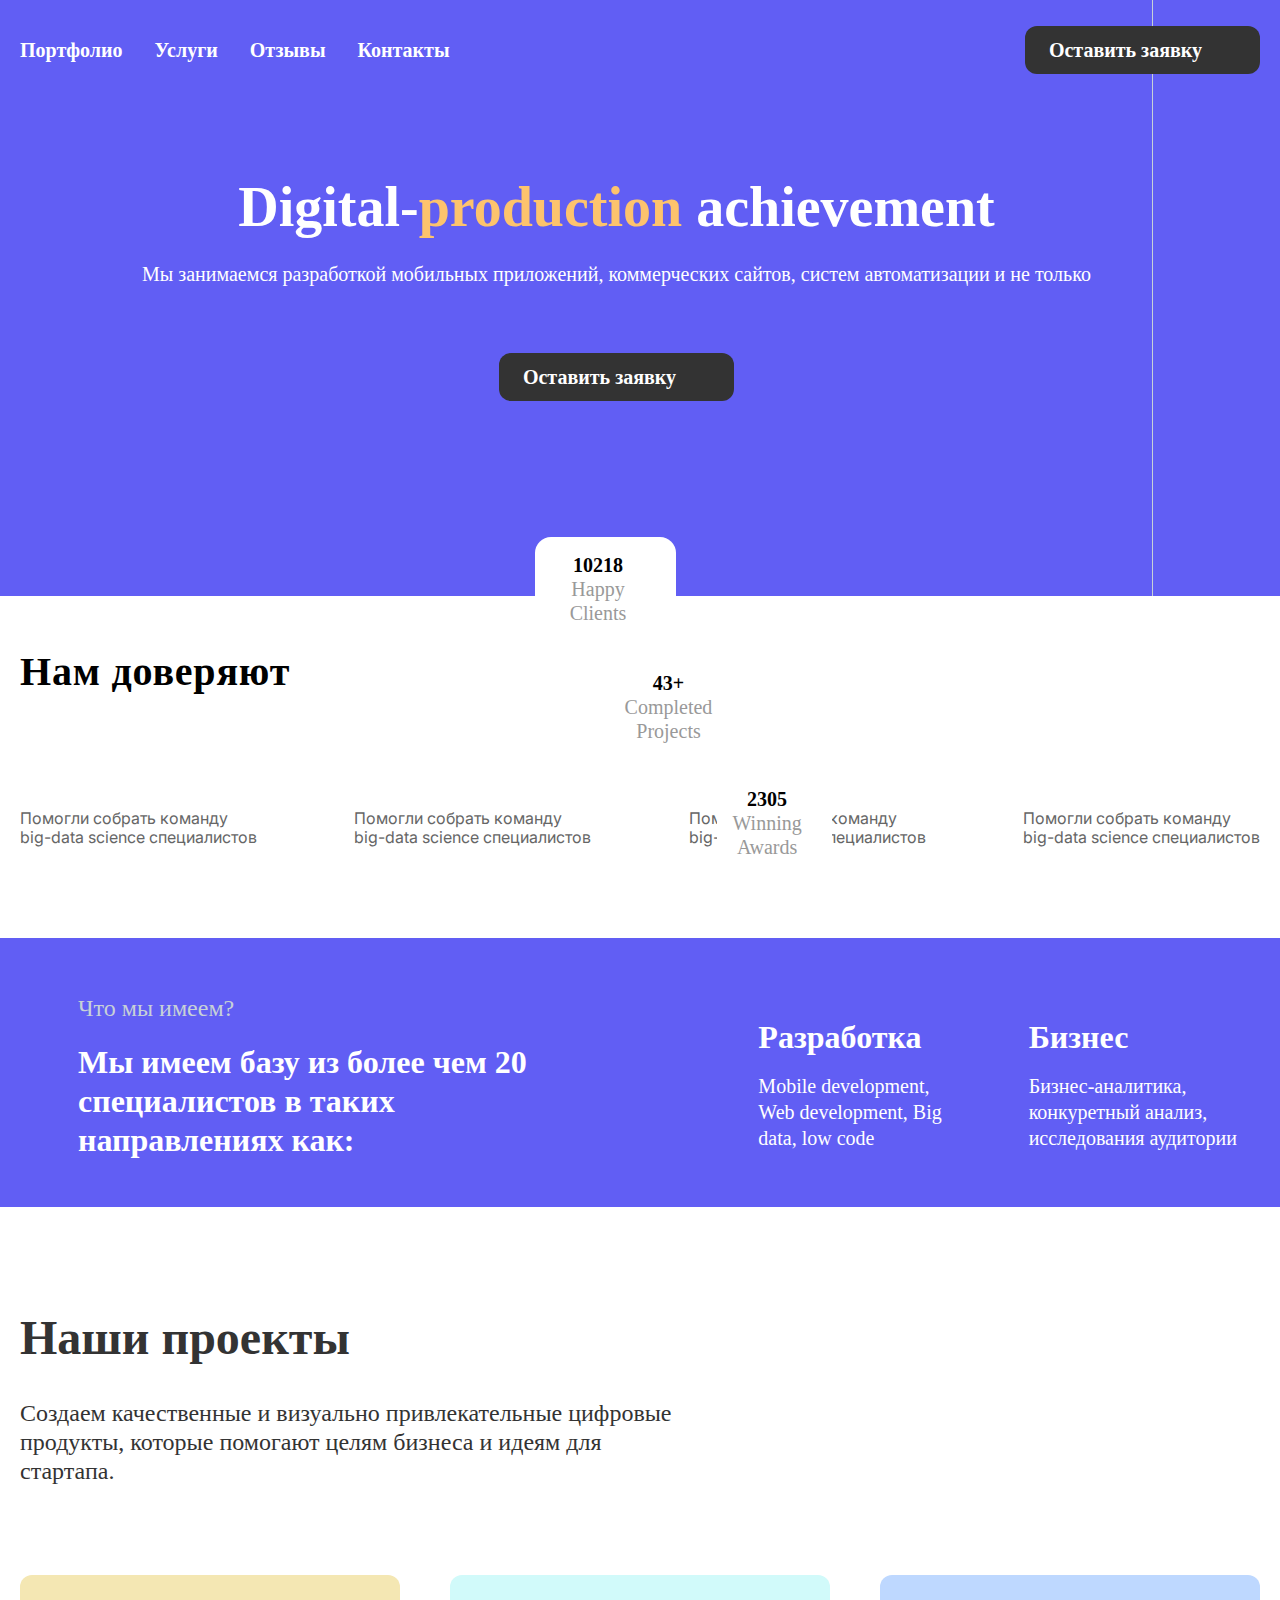
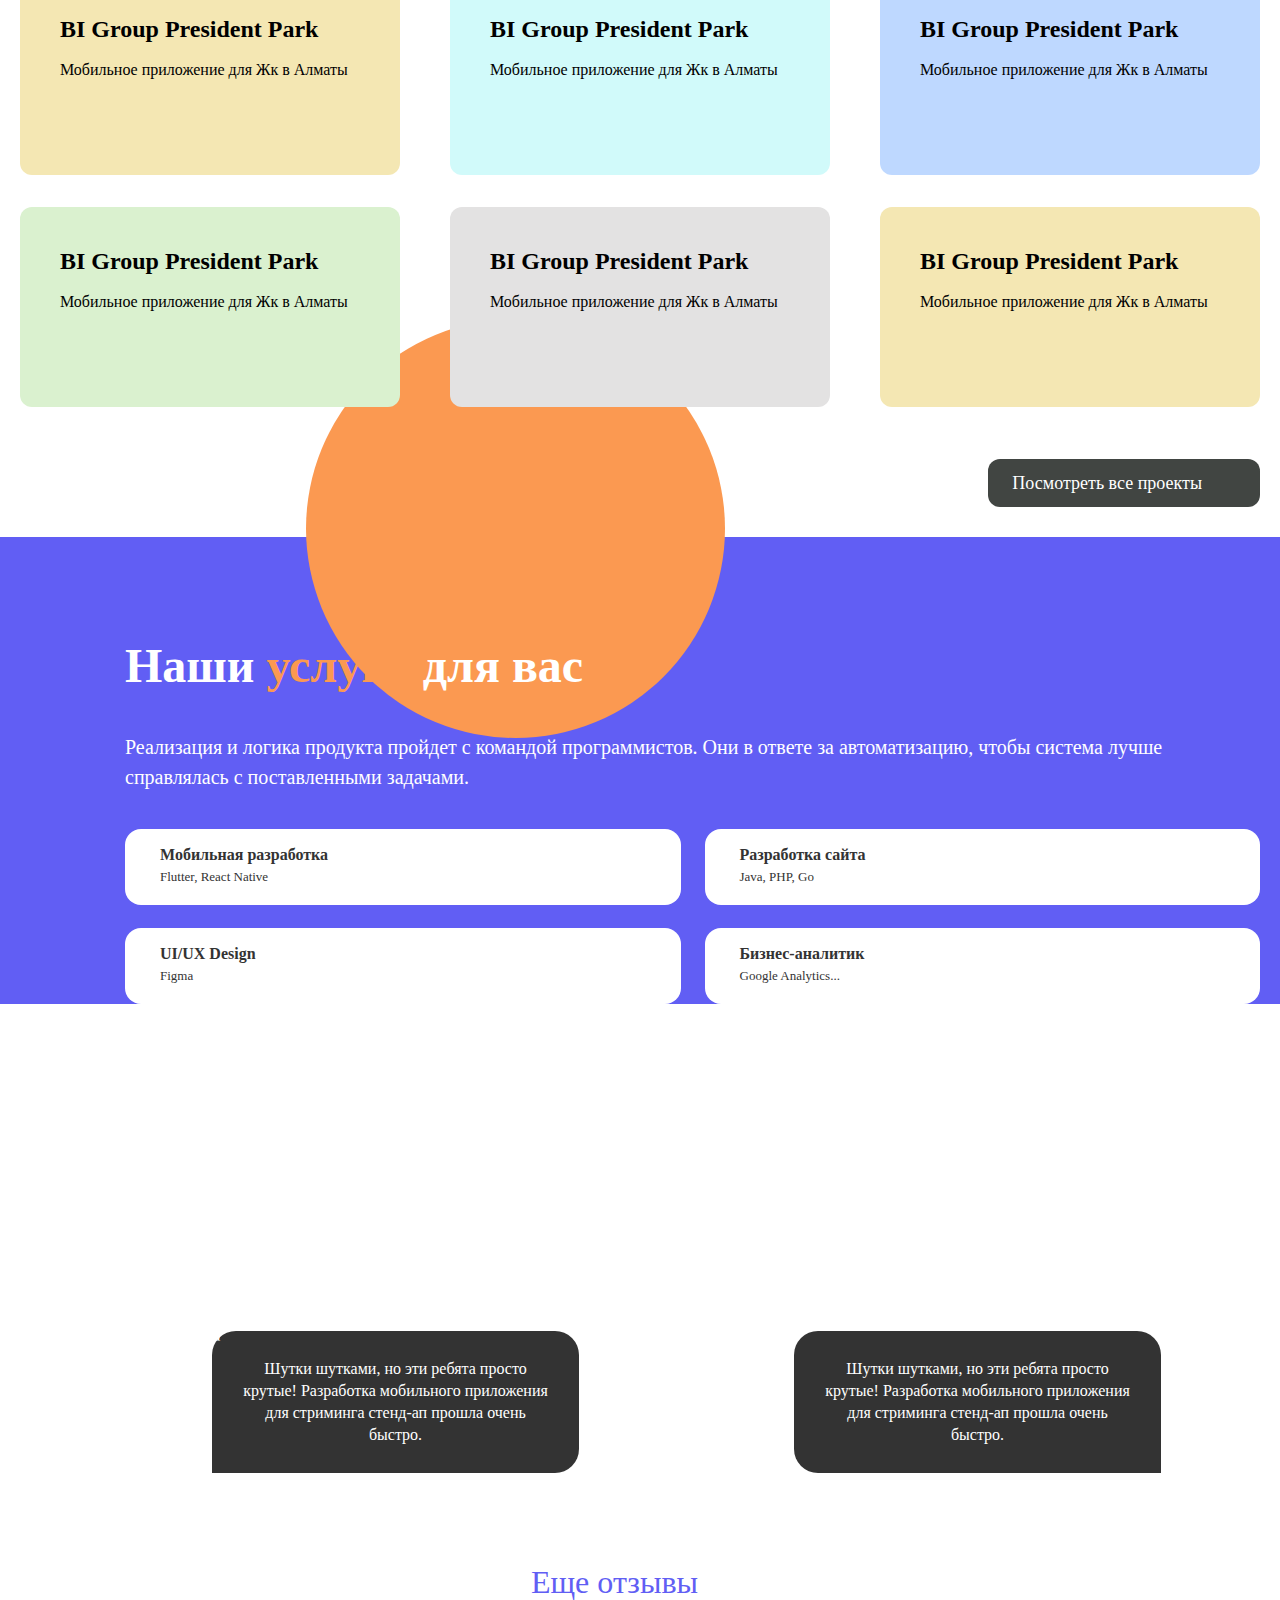
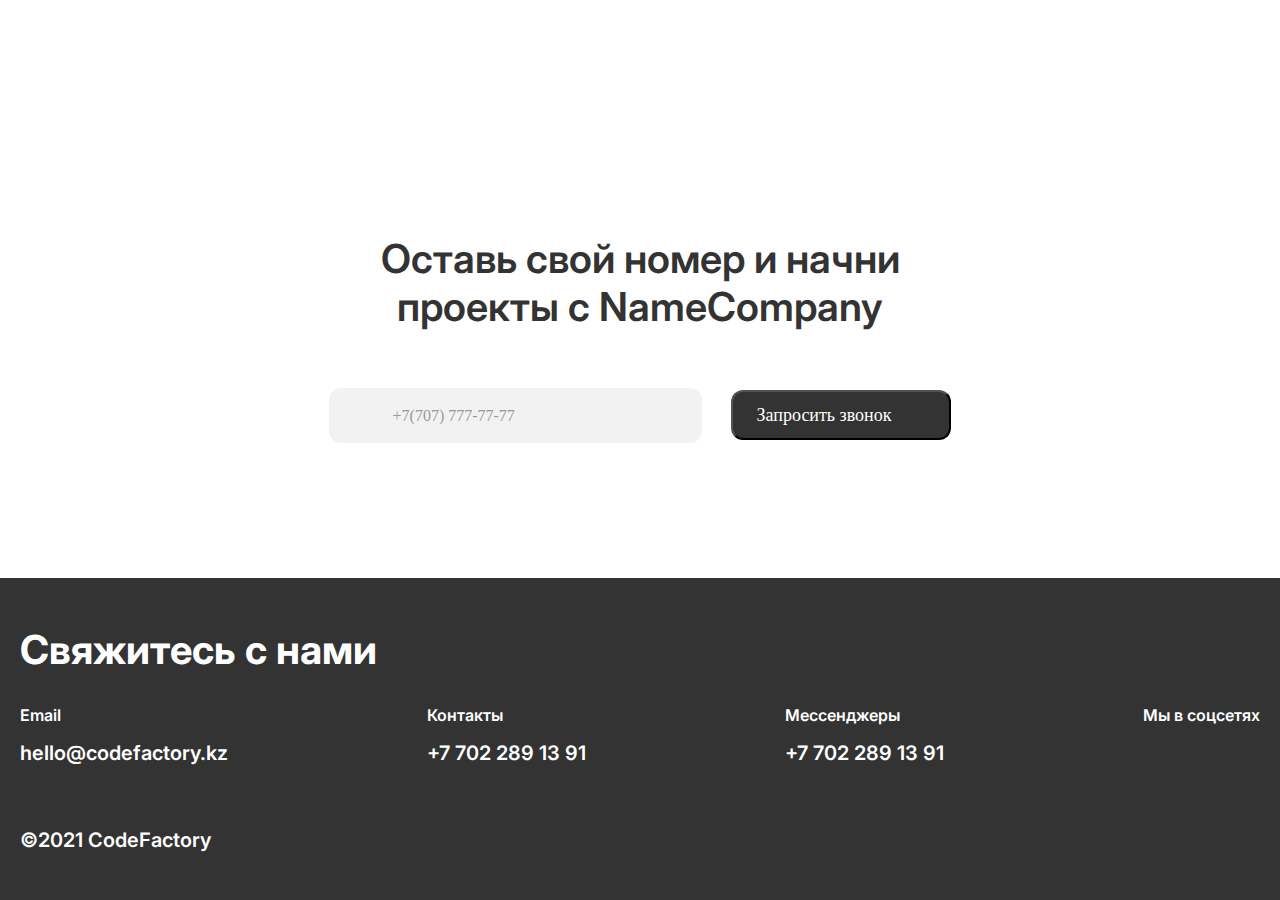
==== index.html @ 874a97ed "corrected code" ====
<html lang="en">

<head>
    <meta charset="UTF-8">
    <meta http-equiv="X-UA-Compatible" content="IE=edge">
    <meta name="viewport" content="width=device-width, initial-scale=1.0">
    <link rel="stylesheet" href="css/normalize.css">
    <link rel="preconnect" href="https://fonts.googleapis.com">
    <link rel="preconnect" href="https://fonts.gstatic.com" crossorigin>
    <link
        href="https://fonts.googleapis.com/css2?family=Inter:wght@400;600&family=Nunito:wght@900&family=Pridi:wght@700&display=swap"
        rel="stylesheet">
    <link rel="stylesheet" href="css/style.css">
    <title>Digital-production achievement</title>
</head>

<body>
    <header class="header">
        <div class="container">
            <div class="header__wrapper">
                <div class="header__top">
                    <nav class="menu">
                        <button class="menu__btn">
                            <span></span>
                        </button>
                        <ul class="menu__list">
                            <li class="menu__item">
                                <a class="menu__link" href="#project">Портфолио</a>
                            </li>
                            <li class="menu__item">
                                <a class="menu__link" href="#services">Услуги</a>
                            </li>
                            <li class="menu__item">
                                <a class="menu__link" href="#comment">Отзывы</a>
                            </li>
                            <li class="menu__item">
                                <a class="menu__link" href="#contacts">Контакты</a>
                            </li>
                        </ul>
                    </nav>
                    <a class="logo" href="#">
                        <img class="logo__img" src="images/logo.svg" alt="">
                    </a>
                    <a class="header__top-btn header__btn" href="application.html">
                        Оставить заявку
                    </a>
                </div>
                <div class="header__inner">
                    <div class="header__content">
                        <h1 class="header__title">
                            Digital-<span>production</span> achievement
                        </h1>
                        <p class="header__text">
                            Мы занимаемся разработкой мобильных приложений, коммерческих сайтов, систем автоматизации и
                            не
                            только
                        </p>
                        <a class="header__btn" href="application.html">Оставить заявку</a>
                    </div>
                    <div class="header__calculation">
                        <img class="header__calculation-img" src="images/header-img.png" alt="">
                        <div class="header__calculation-box header__calculation-box--first">
                            <img class="header__calculation-box--icon" src="images/header-icon-1.svg" alt="">
                            <div class="header__calculation-box--content">
                                <h4 class="header__calculation-box--title">
                                    10218
                                </h4>
                                <p class="header__calculation-box--text">
                                    Happy Clients
                                </p>
                            </div>
                        </div>
                        <div class="header__calculation-box header__calculation-box--second">
                            <img class="header__calculation-box--icon" src="images/header-icon-2.svg" alt="">
                            <div class="header__calculation-box--content">
                                <h4 class="header__calculation-box--title">
                                    43+
                                </h4>
                                <p class="header__calculation-box--text">
                                    Completed Projects
                                </p>
                            </div>
                        </div>
                        <div class="header__calculation-box header__calculation-box--third">
                            <img class="header__calculation-box--icon" src="images/header-icon-3.svg" alt="">
                            <div class="header__calculation-box--content">
                                <h4 class="header__calculation-box--title">
                                    2305
                                </h4>
                                <p class="header__calculation-box--text">
                                    Winning Awards
                                </p>
                            </div>
                        </div>
                    </div>
                </div>
                <ul class="header__social-list">
                    <li class="header__social-item">
                        <img class="header__social-img" src="images/facebook.svg" alt="">
                    </li>
                    <li class="header__social-item">
                        <img class="header__social-img" src="images/behance.svg" alt="">
                    </li>
                    <li class="header__social-item">
                        <img class="header__social-img" src="images/linkedin.svg" alt="">
                    </li>
                    <li class="header__social-item">
                        <img class="header__social-img" src="images/instagram.svg" alt="">
                    </li>
                </ul>
            </div>
        </div>
    </header>
    <section class="trust">
        <div class="container">
            <h3 class="trust__title">
                Нам доверяют
            </h3>
            <ul class="trust__list">
                <li class="trust__item">
                    <img class="trust__logo" src="images/trust-logo.svg" alt="">
                    <p class="trust__text">
                        Помогли собрать команду big-data science специалистов
                    </p>
                </li>
                <li class="trust__item">
                    <img class="trust__logo" src="images/trust-logo.svg" alt="">
                    <p class="trust__text">
                        Помогли собрать команду big-data science специалистов
                    </p>
                </li>
                <li class="trust__item">
                    <img class="trust__logo" src="images/trust-logo.svg" alt="">
                    <p class="trust__text">
                        Помогли собрать команду big-data science специалистов
                    </p>
                </li>
                <li class="trust__item">
                    <img class="trust__logo" src="images/trust-logo.svg" alt="">
                    <p class="trust__text">
                        Помогли собрать команду big-data science специалистов
                    </p>
                </li>
            </ul>
        </div>
    </section>
    <section class="achievement">
        <div class="container">
            <div class="achievement__inner">
                <div class="achievement__box">
                    <a class="achievement__box-link" href="#">Что мы имеем?</a>
                    <h3 class="achievement__box-title">
                        Мы имеем базу из более чем 20 специалистов в таких направлениях как:
                    </h3>
                </div>
                <ul class="achievement__list">
                    <li class="achievement__item">
                        <img class="achievement__item-logo" src="images/achievement-logo-1.svg" alt="">
                        <h4 class="achievement__item-title">Разработка</h4>
                        <p class="achievement__item-text">
                            Mobile development, Web development, Big data, low code
                        </p>
                    </li>
                    <li class="achievement__item">
                        <img class="achievement__item-logo" src="images/achievement-logo-2.svg" alt="">
                        <h4 class="achievement__item-title">Бизнес</h4>
                        <p class="achievement__item-text">
                            Бизнес-аналитика, конкуретный анализ, исследования аудитории
                        </p>
                    </li>
                </ul>
            </div>
        </div>
    </section>
    <!-- <section class="show">
        <div class="container">
            <div class="show__inner">
                <h2 class="show__title">
                    SHOW <span>REEL</span>
                </h2>
                <div class="show__box">
                    <img class="show__img" src="images/show-img.png" alt="">
                    <p class="show__text">
                        Почему мы? Все за одну минуту
                    </p>
                </div>
                <a class="show__btn" href="#">
                    <img class="show__btn-img" src="images/play-btn.svg" alt="">
                </a>
            </div>
        </div>
    </section> -->
    <section class="project" id="project">
        <div class="container">
            <div class="project__wrapper">
                <h3 class="project__title">
                    Наши проекты
                </h3>
                <p class="project__text">
                    Создаем качественные и визуально привлекательные цифровые продукты, которые помогают целям бизнеса и
                    идеям для стартапа.
                </p>
                <ul class="project__list">
                    <li class="project__item">
                        <h4 class="project__item-title">
                            BI Group President Park
                        </h4>
                        <p class="project__item-text">
                            Мобильное приложение для Жк в Алматы
                        </p>
                    </li>
                    <li class="project__item">
                        <h4 class="project__item-title">
                            BI Group President Park
                        </h4>
                        <p class="project__item-text">
                            Мобильное приложение для Жк в Алматы
                        </p>
                    </li>
                    <li class="project__item">
                        <h4 class="project__item-title">
                            BI Group President Park
                        </h4>
                        <p class="project__item-text">
                            Мобильное приложение для Жк в Алматы
                        </p>
                    </li>
                    <li class="project__item">
                        <h4 class="project__item-title">
                            BI Group President Park
                        </h4>
                        <p class="project__item-text">
                            Мобильное приложение для Жк в Алматы
                        </p>
                    </li>
                    <li class="project__item">
                        <h4 class="project__item-title">
                            BI Group President Park
                        </h4>
                        <p class="project__item-text">
                            Мобильное приложение для Жк в Алматы
                        </p>
                    </li>
                    <li class="project__item">
                        <h4 class="project__item-title">
                            BI Group President Park
                        </h4>
                        <p class="project__item-text">
                            Мобильное приложение для Жк в Алматы
                        </p>
                    </li>
                </ul>
                <div class="project__btn">
                    <a class="project__btn-link" href="projectAll.html">Посмотреть все проекты</a>
                </div>
                <div class="project__circle"></div>
            </div>
        </div>
    </section>
    <section class="services" id="services">
        <div class="container">
            <div class="services__inner">
                <img class="services__img" src="images/services-img-1.png" alt="">
                <div class="services__content">
                    <h3 class="services__title">
                        Наши <span>услуги</span> для вас
                    </h3>
                    <p class="services__text">
                        Реализация и логика продукта пройдет с командой программистов. Они в ответе за автоматизацию,
                        чтобы система лучше справлялась с поставленными задачами.
                    </p>
                    <ul class="services__list">
                        <li class="services__item">
                            <img src="images/services-1.svg" alt="" class="services__item-img">
                            <div class="services__item-content">
                                <h4 class="services__item-title">
                                    Мобильная разработка
                                </h4>
                                <p class="services__item-text">
                                    Flutter, React Native
                                </p>
                            </div>

                        </li>
                        <li class="services__item">
                            <img src="images/services-2.svg" alt="" class="services__item-img">
                            <div class="services__item-content">
                                <h4 class="services__item-title">
                                    Разработка сайта
                                </h4>
                                <p class="services__item-text">
                                    Java, PHP, Go
                                </p>
                            </div>
                        </li>
                        <li class="services__item">
                            <img src="images/services-3.svg" alt="" class="services__item-img">
                            <div class="services__item-content">
                                <h4 class="services__item-title">
                                    UI/UX Design
                                </h4>
                                <p class="services__item-text">
                                    Figma
                                </p>
                            </div>
                        </li>
                        <li class="services__item">
                            <img src="images/services-4.svg" alt="" class="services__item-img">
                            <div class="services__item-content">
                                <h4 class="services__item-title">
                                    Бизнес-аналитик
                                </h4>
                                <p class="services__item-text">
                                    Google Analytics...
                                </p>
                            </div>
                        </li>
                    </ul>
                </div>
            </div>
        </div>
    </section>
    <div class="comment" id="comment">
        <div class="container">
            <div class="comment__inner">
                <div class="comment__box-first comment__box">
                    <img class="comment__img" src="images/comment-person-1.png" alt="">
                    <div class="comment__name">
                        <p class="comment__name-text">
                            Альмира Турсын
                        </p>
                        <span class="comment__name-bg"></span>
                    </div>
                    <p class="comment__text">
                        Шутки шутками, но эти ребята просто крутые! Разработка мобильного приложения для стриминга
                        стенд-ап прошла очень быстро.
                    </p>
                </div>
                <div class="comment__box-second comment__box">
                    <img class="comment__img" src="images/comment-person-2.png" alt="">
                    <div class="comment__name">
                        <p class="comment__name-text">
                            Нурлан Сабуров
                        </p>
                        <span class="comment__name-bg"></span>
                    </div>
                    <p class="comment__text">
                        Шутки шутками, но эти ребята просто крутые! Разработка мобильного приложения для стриминга
                        стенд-ап прошла очень быстро.
                    </p>
                </div>
                <a class="comment__link" href="reviews.html">Еще отзывы</a>
            </div>
        </div>
    </div>
    <section class="contacts" id="contacts">
        <div class="container">
            <h3 class="contacts__title">
                Оставь свой номер и начни проекты с NameCompany
            </h3>
            <form class="contacts__form" action="send.html" method="post">
                <input class="contacts__form-phone" type="tel" name="phone" placeholder="+7(707) 777-77-77">
                <button class="contacts__form-btn" type="submit">Запросить звонок</button>
            </form>
        </div>
    </section>
    <!-- <footer class="footer">
        <div class="container">
            <div class="footer__inner">
                <div class="footer__content">
                    <h3 class="footer__title">
                        Свяжитесь с нами
                    </h3>
                    <p class="footer__text">
                        Email
                        <span>hello@company.kz</span>
                    </p>
                </div>
                <ul class="footer__list">
                    <li class="footer__item">
                        <a class="footer__link" href="#">
                            <img class="footer__link-img" src="images/footer-1.svg" alt="">
                        </a>
                    </li>
                    <li class="footer__item">
                        <a class="footer__link" href="#">
                            <img class="footer__link-img" src="images/footer-2.svg" alt="">
                        </a>
                    </li>
                </ul>
            </div>
        </div>
    </footer> -->
    <footer class="footer-black">
        <div class="container">
            <h3 class="footer-black__title">
                Свяжитесь с нами
            </h3>
            <ul class="footer-black__list">
                <li class="footer-black__item">
                    <p class="footer-black__item-title">Email</p>
                    <a class="footer-black__item-text" href="mailto: hello@codefactory.kz">hello@codefactory.kz</a>
                </li>
                <li class="footer-black__item">
                    <p class="footer-black__item-title">Контакты</p>
                    <a class="footer-black__item-text" href="tel: 77022891391">+7 702 289 13 91</a>
                </li>
                <li class="footer-black__item">
                    <p class="footer-black__item-title">Мессенджеры</p>
                    <a class="footer-black__item-text" href="tel: 77022891391">+7 702 289 13 91</a>
                </li>
                <li class="footer-black__item">
                    <p class="footer-black__item-title">Мы в соцсетях</p>
                    <ul class="footer-black__social-list">

                        <li class="footer-black__social-item">
                            <a class="footer-black__social-link" href="#">
                                <img class="footer-black__social-img" src="images/telegram-white.svg" alt="">
                            </a>
                        </li>
                        <li class="footer-black__social-item">
                            <a class="footer-black__social-link" href="#">
                                <img class="footer-black__social-img" src="images/behance-white.svg" alt="">
                            </a>
                        </li>
                        <li class="footer-black__social-item">
                            <a class="footer-black__social-link" href="#">
                                <img class="footer-black__social-img" src="images/whatsapp-white.svg" alt="">
                            </a>
                        </li>
                        <li class="footer-black__social-item">
                            <a class="footer-black__social-link" href="#">
                                <img class="footer-black__social-img" src="images/linkedin-white.svg" alt="">
                            </a>
                        </li>
                        <li class="footer-black__social-item">
                            <a class="footer-black__social-link" href="#">
                                <img class="footer-black__social-img" src="images/instagram-white.svg" alt="">
                            </a>
                        </li>
                    </ul>
                </li>
            </ul>
            <p class="footer-black__copyright">&copy2021 CodeFactory</p>
        </div>
    </footer>

    <script src="javascript/main.js"></script>
</body>

</html>
---- css/style.css ----
*,
*::before,
*::after {
    box-sizing: border-box;
}

a {
    color: inherit;
    text-decoration: none;
}

ul {
    margin: 0;
    padding: 0;
}

li {
    list-style-type: none;
}

h1,
h2,
h3,
h4,
h5,
h6,
p,
pre {
    margin: 0;
    padding: 0;
}

@font-face {
    font-family: 'ProximaNova-Regular';
    src: url(../fonts/ProximaNova-Regular.woff2);
    font-style: normal;
    font-weight: 400;
}

@font-face {
    font-family: 'ProximaNova-Bold';
    src: url(../fonts/ProximaNova-Bold.woff2);
    font-style: normal;
    font-weight: 700;
}

body {
    /* font-family: 'Inter', sans-serif;
    font-family: 'Nunito', sans-serif;
    font-family: 'Pridi', serif; */

    font-family: 'ProximaNova-Regular';
    font-size: 20px;
    line-height: 24px;
}

.container {
    max-width: 1260px;
    margin: 0 auto;
    padding: 0 10px;
    position: relative;
}

.menu {
    margin-right: 96px;
}

.menu__list {
    display: flex;
}

.menu__item {}

.menu__item+.menu__item {
    margin-left: 32px;
}

.menu__link {
    font-family: 'ProximaNova-Bold';
    font-weight: 700;
    font-size: 20px;
    line-height: 24px;
}

.menu__btn {
    display: none;
    border: none;
    background-color: transparent;
    width: 40px;
    height: 30px;
    padding: 0;
    margin: 0;

    position: relative;
}

.menu__btn span {
    padding: 0;
    display: block;
    width: 100%;
    height: 3px;
    background-color: #FFFFFF;
}



.menu__btn span::before {
    content: '';
    border: none;
    background-color: transparent;
    width: 40px;
    height: 3px;
    background-color: #FFFFFF;

    position: absolute;
    top: 0px;
    left: 0;
}

.menu__btn span::after {
    content: '';
    border: none;
    background-color: transparent;
    width: 40px;
    height: 3px;
    background-color: #FFFFFF;

    position: absolute;
    bottom: 0px;
    left: 0;
}

.menu__btn-black span,
.menu__btn-black span::before,
.menu__btn-black span::after {
    background-color: #333333;
}

.logo {
    margin-right: 20px;
}

.logo__img {}

.header {
    background-color: #615EF4;
    color: #FFFFFF;

    background-image: url(../images/header-bg.svg);
    background-position: center 79px;
    background-repeat: no-repeat;
    background-size: contain;
}

.header__wrapper {
    position: relative;
}

.header__wrapper::after {
    content: '';
    position: absolute;
    height: 100%;
    width: 1px;
    background-color: #C7D1D7;
    right: 107px;
    top: 0;
    z-index: 0;
}

.header__top {
    font-family: 'ProximaNova-Bold';

    padding-top: 26px;


    display: flex;
    align-items: center;
}

.header__top-btn {
    margin-left: auto;
}

.header__btn {
    display: inline-block;
    background-color: #333333;
    color: #FFFFFF;
    padding: 12px 24px;
    padding-right: 58px;
    border-radius: 12px;
    font-family: 'ProximaNova-Bold';
    font-weight: 700;
    font-size: 20px;
    line-height: 24px;

    position: relative;
    z-index: 1;
}

.header__btn::after {
    content: url('../images/btn-arrow.svg');
    position: absolute;
    top: 13px;
    right: 24px;
}

.header__inner {
    display: flex;
    justify-content: space-between;
    margin-top: 99px;
}

.header__content {
    margin-left: 103px;
    margin-bottom: 121px;
    margin-right: 150px;
    margin-top: 44px;
}

.header__title {
    font-family: 'ProximaNova-Bold';
    font-size: 56px;
    line-height: 68px;
    margin-bottom: 20px;
}

.header__title span {
    color: #FDC36D;
}

.header__text {
    line-height: 26px;
    margin-bottom: 66px;
}

/* correct calculation bg and box */
.header__calculation {
    display: inline-block;
    position: relative;
    z-index: 1;
}

.header__calculation-img {
    margin-right: 71px;
}

.header__calculation-box {
    padding: 16px 30px 16px 16px;
    background-color: #FFFFFF;
    border-radius: 16px;
    display: inline-block;
    position: absolute;
}

.header__calculation-box--first {
    position: absolute;
    top: 83px;
    left: -70px;
}

.header__calculation-box--second {
    position: absolute;
    top: 201px;
    right: -71px;
}

.header__calculation-box--third {
    position: absolute;
    top: 317px;
    left: 112px;
}

.header__calculation-box--icon {
    margin-right: 16px;
}

.header__calculation-box--content {
    display: inline-block;
}

.header__calculation-box--title {
    color: #000;
}

.header__calculation-box--text {
    color: #999999;
}

.header__social {}

.header__social-list {
    position: absolute;
    bottom: 56px;
    left: -34px;
}

.header__social-item {}

.header__social-item+.header__social-item {
    margin-top: 24px;
}

.header__social-img {}

/* trust */
.trust {
    margin-top: 51px;
    margin-bottom: 91px;
}

.trust__title {
    font-family: 'ProximaNova-Bold';
    font-size: 40px;
    line-height: 49px;
    letter-spacing: 0.8px;
    color: #000000;
    margin-bottom: 81px;
}

.trust__list {
    display: flex;
    justify-content: space-between;
}

.trust__item {}

.trust__item+.trust__item {
    margin-left: 97px;
}

.trust__logo {
    margin-bottom: 32px;
}

.trust__text {
    font-family: 'Inter', sans-serif;
    font-weight: 400;
    font-size: 16px;
    line-height: 19px;
    color: #666666;
}

/* achievement */
.achievement {
    background-color: #615EF4;
    padding-top: 56px;
    padding-bottom: 47px;
}

.achievement__inner {
    display: flex;
    justify-content: space-between;
}

.achievement__box {
    margin-right: 200px;
    margin-left: 58px;
}

.achievement__box-link {
    font-family: 'ProximaNova-Bold';
    font-size: 24px;
    line-height: 29px;
    color: #C7D1D7;
    margin-bottom: 20px;
    display: inline-block;
}

.achievement__box-title,
.achievement__item-title {
    font-family: 'ProximaNova-Bold';
    font-size: 32px;
    line-height: 39px;
    color: #FFFFFF;
}

.achievement__list {
    display: flex;
}

.achievement__item {}

.achievement__item+.achievement__item {
    margin-left: 70px;
}

.achievement__item-logo {
    margin-bottom: 24px;
}

.achievement__item-title {
    margin-bottom: 16px;
}

.achievement__item-text {
    font-family: 'ProximaNova-Regular';
    font-size: 20px;
    line-height: 26px;
    color: #FFFFFF;
}

.show {
    margin-top: 84px;
    margin-bottom: 102px;
}

.show__inner {
    display: flex;
    justify-content: space-between;

    position: relative;
}

.show__title {
    font-family: 'Pridi', serif;
    font-weight: 700;
    font-size: 200px;
    line-height: 184px;
    color: #EA455F;
    letter-spacing: 4px;
    margin-left: 77px;

}

.show__title span {
    color: #000;
}

.show__box {
    text-align: center;
}

.show__img {}

.show__text {
    font-family: 'Nunito', sans-serif;
    font-weight: 900;
    font-size: 32px;
    line-height: 30px;
    color: #333333;
}

.show__btn {
    position: absolute;
    top: calc(50% - 50px);
    left: calc(50% - 50px);
}

.show__btn-img {}

.project {
    background-image: url(../images/project-bg.svg);
    background-position: center 0px;
    background-repeat: no-repeat;
    background-size: contain;
    z-index: -3;
    margin-bottom: 30px;
    margin-top: 102px;
}

.project__wrapper {
    /* clip-path: ellipse(500px 160% at 2% -18%);
    background-color: #FFFFFF;
    z-index: -5; */
    position: relative;
}

.project__circle {
    height: 419px;
    width: 419px;
    border-radius: 50%;
    background-color: #FB9951;
    position: absolute;
    bottom: -231px;
    left: 0;
    right: 250px;
    margin: 0 auto;
}

.project__title {
    font-family: 'ProximaNova-Bold';
    font-size: 48px;
    line-height: 58px;
    color: #333333;
    margin-bottom: 32px;
}

.project__text {
    font-size: 24px;
    line-height: 29px;
    color: #333333;
    margin-bottom: 89px;
    max-width: 663px;
}

.project__list {
    display: grid;
    grid-template-columns: repeat(3, 1fr);
    grid-gap: 32px 50px;
    margin-bottom: 52px;

    position: relative;
    z-index: 3;
}

.project__item {
    padding: 40px 40px 96px 40px;
    border-radius: 12px;
}

.project__item:nth-child(1) {
    background-color: #F4E7B3;
    position: relative;
}

.project__item:nth-child(1)::after {
    content: url(../images/project-1.svg);
    position: absolute;
    right: 22px;
    bottom: 0;
}

.project__item:nth-child(2) {
    background-color: #D1FAFA;
    position: relative;
}

.project__item:nth-child(2)::after {
    content: url(../images/project-2.svg);
    position: absolute;
    right: 0;
    bottom: 0;
}

.project__item:nth-child(3) {
    position: relative;
    background-color: #BED8FF;
}

.project__item:nth-child(3)::after {
    content: url(../images/project-3.svg);
    position: absolute;
    right: 92px;
    bottom: 0;
}

.project__item:nth-child(4) {
    background-color: #DAF1CF;
    position: relative;
}

.project__item:nth-child(4)::after {
    content: url(../images/project-4.svg);
    position: absolute;
    right: 0px;
    bottom: 0;
}

.project__item:nth-child(5) {
    background-color: #E3E2E2;
    position: relative;
}

.project__item:nth-child(5)::after {
    content: url(../images/project-5.svg);
    position: absolute;
    right: 15px;
    bottom: 0;
}

.project__item:nth-child(6) {
    background-color: #F4E7B3;
    position: relative;
}

.project__item:nth-child(6)::after {
    content: url(../images/project-6.svg);
    position: absolute;
    right: 27px;
    bottom: 0;
}

.project__item-title {
    font-family: 'ProximaNova-Bold';
    font-size: 24px;
    line-height: 29px;
    margin-bottom: 16px;
}

.project__item-text {
    font-size: 16px;
    line-height: 19px;
}

.project__btn {
    text-align: right;
}

.project__btn-link {
    font-size: 18px;
    line-height: 22px;
    color: #FFFFFF;
    background-color: #414542;
    padding: 13px 58px 13px 24px;
    border-radius: 12px;
    display: inline-block;
    margin-left: auto;
    position: relative;
}

.project__btn-link::after {
    content: url(../images/btn-arrow.svg);
    position: absolute;
    right: 24px;
    top: 12px;
}

.services {
    padding-top: 100px;
    background-color: #615EF4;
    color: #FFFFFF;

    background-image: url(../images/services-bg.svg);
    background-position: center top;
    background-repeat: no-repeat;
    background-size: contain;
}

.services__inner {
    display: flex;
    justify-content: space-between;
}

.services__img {
    margin-right: 105px;
    position: relative;
    background-image: url(../images/services-img-2.png);
    background-repeat: no-repeat;
    background-position: 28px;
    background-size: 482px 586px;
    z-index: 9;
}

.services__img::after {
    content: url(../images/services-img-2.png);
    position: absolute;
    top: 0;
    left: 0;
}

.services__content {
    margin-bottom: 64px;
}

.services__title {
    font-family: 'ProximaNova-Bold';
    font-size: 48px;
    line-height: 58px;
    margin-bottom: 37px;
}

.services__title span {
    color: #FB9951;
}

.services__text {
    font-size: 20px;
    line-height: 30px;
    margin-bottom: 37px;
}

.services__list {
    display: grid;
    grid-template-columns: repeat(2, 1fr);
    grid-gap: 23px 24px;
}

.services__item {
    padding: 16px 16px 20px 16px;
    background-color: #FFFFFF;
    border-radius: 16px;
    color: #333333;

    display: flex;
    align-items: center;
}

.services__item-img {
    margin-right: 19px;
}

.services__item-title {
    font-family: 'ProximaNova-Bold';
    font-size: 16px;
    line-height: 19px;
    color: #333333;
    margin-bottom: 5px;
}

.services__item-text {
    font-size: 13px;
    line-height: 16px;
}

/* comment */
.comment {
    padding-top: 135px;
    margin-bottom: 24px;
    background-color: #FFFFFF;
    margin-top: -64px;

    background-image: url(../images/comment-bg.svg);
    background-repeat: no-repeat;
    background-size: contain;
    background-position: center 45px;
}

.comment__inner {
    display: flex;
    justify-content: space-between;

    position: relative;
}

.comment__box {}

.comment__text {
    font-family: 'ProximaNova-Bold';
    background-color: #333333;
    padding: 27px 31px;
    font-size: 16px;
    line-height: 22px;
    color: #FFFFFF;
    width: 367px;

    margin-top: -50px;
    position: relative;
    z-index: 3;
}


.comment__box-first {
    background-image: url(../images/comment-person-bg-1.svg);
    background-repeat: no-repeat;
    background-size: contain;
    background-position: 0 0;
    padding-top: 130px;

    margin-right: 90px;
    margin-top: 112px;
    margin-left: 177px;
    position: relative;
}

.comment__box-second {
    background-image: url(../images/comment-person-bg-2.svg);
    background-repeat: no-repeat;
    background-size: contain;
    background-position: 0 0;
    padding-top: 70px;
    margin-right: 146px;
    position: relative;
}

.comment__img {}

.comment__box-first .comment__name-text {
    color: #FFFFFF;
    font-size: 20px;
    line-height: 27px;
    z-index: 1;
}

.comment__box-first .comment__name {
    position: absolute;
    top: 0px;
    left: -100px;
}

.comment__box-first .comment__name-text {
    transform: rotate(9deg);
    padding-top: 59px;
    position: relative;
    z-index: 5;
    margin-left: -65px;
}

.comment__box-first .comment__name-bg {
    content: url(../images/comment-name-1.svg);
    position: absolute;
    top: 0px;
    left: -110px;
    z-index: 1;
}

.comment__box-second .comment__name {
    position: absolute;
    top: 0;
    right: -123px;
}

.comment__box-second .comment__name-bg {
    content: url(../images/comment-name-2.svg);
    position: absolute;
    top: 0px;
    right: 0;
    z-index: 1;
}

.comment__box-second .comment__name-text {
    transform: rotate(-7deg);
    padding-top: 32px;
    padding-right: 40px;

    position: relative;
    z-index: 3;
    color: #FFFFFF;
}

.comment__box-first .comment__text {
    margin-left: -35px;
    border-radius: 24px 24px 24px 0;
}

.comment__box-second .comment__text {
    margin-left: 120px;
    margin-right: -97px;
    border-radius: 24px 24px 0px 24px;
}

.comment__link {
    position: absolute;
    bottom: 40px;
    right: 0;
    color: #615EF4;
    font-size: 32px;
    line-height: 39px;
    padding-right: 52px;
}

.comment__link::after {
    content: url(../images/arrow-right-blue.svg);
    position: absolute;
    right: 0;
    top: 0px;
}

.contacts {
    /* padding-bottom: 135px; */
    margin-bottom: 135px;
    padding-top: 158px;

    background-image: url(../images/contacts-bg.svg);
    background-position: center top;
    background-repeat: no-repeat;
    background-size: contain;
}

.contacts__title {
    font-family: 'Inter', sans-serif;
    font-weight: 600;
    font-size: 40px;
    line-height: 48px;
    color: #333333;
    max-width: 610px;
    text-align: center;
    margin: 0 auto 57px;
}

.contacts__form {
    text-align: center;
    margin: 0;
}

.contacts__form-phone {
    font-size: 16px;
    line-height: 19px;
    color: #999999;
    padding: 18px 32px;
    border-radius: 12px;
    background-color: #F2F2F2;
    border: none;
    margin-right: 24px;
    width: 373px;
}

.contacts__form-phone::placeholder {
    font-size: 16px;
    line-height: 19px;
    color: #999999;
    padding: 18px 32px;
}

.contacts__form-btn {
    font-family: 'ProximaNova-Bold';
    font-size: 18px;
    line-height: 22px;
    color: #FFFFFF;
    background-color: #333333;
    padding: 12px 58px 12px 24px;
    border-radius: 12px;
    position: relative;
}

.contacts__form-btn::after {
    content: url(../images/btn-arrow.svg);
    position: absolute;
    right: 24px;
    top: 10px;
}

.footer {
    background-color: #F2F2F2;
    padding: 56px 0 61px 0;
}

.footer__inner {
    position: relative;
}

.footer__content {}

.footer__title {
    font-family: 'Inter', sans-serif;
    font-weight: 600;
    font-size: 40px;
    line-height: 48px;
    color: #333333;
    margin-bottom: 31px;
}

.footer__text {
    font-family: 'Inter', sans-serif;
    font-weight: 600;
    font-size: 16px;
    line-height: 19px;
    color: #000000;
}

.footer__text span {
    display: block;
    font-size: 20px;
    line-height: 24px;
    margin-top: 16px;
}

.footer__list {
    position: absolute;
    right: -48px;
    top: calc(50% - 24px);
    text-align: center;
}

.footer__item {}

.footer__item+.footer__item {
    margin-top: 24px;
}

.footer__link {
    display: inline-block;
    background-color: #615EF4;
    height: 48px;
    width: 48px;
    border-radius: 50%;
    padding-top: 9px;
}

.footer__link-img {}

/* application */
.application {
    margin-bottom: 166px;
}

.application__top {}

.application__content {
    margin-top: 68px;
    color: #333333;
}

.application__title {
    font-family: 'ProximaNova-Bold';
    font-size: 56px;
    line-height: 59px;
    margin-bottom: 24px;
}

.application__subtitle {
    font-size: 18px;
    line-height: 22px;
    margin-bottom: 40px;
}

.application__choose-list {
    max-width: 1116px;
    margin-bottom: 24px;
}

.application__choose-item {
    margin-right: 24px;
    margin-bottom: 16px;
    display: inline-block;
}

.application__choose-btn {
    font-size: 18px;
    line-height: 22px;

    border: 2px solid #F2F2F2;
    background-color: transparent;
    padding: 13px 24px;
    border-radius: 100px;
}

.application__choose-select {
    color: #F65843;
    border: 1px solid #F65843;
}

.application__form {
    margin: 0;
}

.application__form-text {
    font-family: 'Inter', sans-serif;
    font-weight: 500;
    font-size: 24px;
    line-height: 29px;
    margin-bottom: 24px;
}

.application__form-textarea {
    border: 1px solid #F65843;
    width: 895px;
    height: 216px;
    border-radius: 12px;
    padding: 32px 24px;
    margin-bottom: 24px;

    font-family: 'Inter', sans-serif;
    font-weight: 400;
    font-size: 16px;
    line-height: 19px;
    color: #999999;

    resize: none;
}

.application__form-textarea::placeholder {
    font-family: 'Inter', sans-serif;
    font-weight: 400;
    font-size: 16px;
    line-height: 19px;
    color: #999999;
}

.applictation__form-upload {
    margin-bottom: 40px;
}

.application__form-upload--file {
    width: 0;
    height: 0;
    position: absolute;
    overflow: hidden;
    opacity: 0;
}

.applictation__form-upload--label {
    font-family: 'Inter', sans-serif;
    font-weight: 400;
    font-size: 16px;
    line-height: 19px;
    color: #F65843;
    padding-left: 32px;

    position: relative;
}

.applictation__form-upload--label::before {
    content: url(../images/upload-img.svg);
    position: absolute;
    left: 0;
    bottom: 0;
}

.applictation__form-upload--span {
    font-family: 'Inter', sans-serif;
    font-weight: 400;
    font-size: 13px;
    line-height: 16px;
    color: #999999;
    margin-left: 8px;
}

.application__form-input--name {
    margin-right: 24px;
    width: 341px;
}

.application__form-input--name,
.application__form-input--phone {
    padding: 18px 32px;
    border: 1px solid #F65843;
    border-radius: 12px;

    font-family: 'Inter', sans-serif;
    font-weight: 400;
    font-size: 16px;
    line-height: 13px;
}

.application__form-input--phone {
    width: 353px;
}

.application__form-btn {
    font-family: 'ProximaNova-Bold';
    display: block;
    margin-top: 40px;
    padding: 12px 24px;
    background-color: #333333;
    color: #FFFFFF;
    border-radius: 12px;
    font-size: 18px;
    line-height: 22px;
    width: 333px;

    position: relative;
}

.application__form-btn::after {
    content: url(../images/btn-arrow.svg);
    position: absolute;
    right: 54px;
    top: 11px;
}

.footer-black {
    font-family: 'Inter', sans-serif;
    font-weight: 600;
    background-color: #333333;
    color: #FFFFFF;
    padding: 48px 0;
}

.footer-black__title {
    font-size: 40px;
    line-height: 48px;
    margin-bottom: 32px;
}

.footer-black__list {
    display: flex;
    justify-content: space-between;
    margin-bottom: 63px;
}

.footer-black__item {}

.footer-black__item-title {
    font-size: 16px;
    line-height: 19px;
    margin-bottom: 16px;
}

.footer-black__item-text {
    font-size: 20px;
    line-height: 24px;
}

.footer-black__social-list {
    display: flex;
}

.footer-black__social-item {}

.footer-black__social-item+.footer-black__social-item {
    margin-left: 24px;
}

.footer-black__social-link {}

.footer-black__social-img {}

.footer-black__copyright {
    font-size: 20px;
    line-height: 24px;
}


.reviews__content {
    color: #333333;
    margin-top: 78px;
    margin-bottom: 131px;
}

.reviews__title {
    font-family: 'ProximaNova-Bold';
    font-size: 56px;
    line-height: 59px;
    margin-bottom: 24px;
}

.reviews__subtitle {
    font-family: 'Inter', sans-serif;
    font-size: 18px;
    line-height: 22px;
    margin-bottom: 40px;
}

.reviews__list {
    display: grid;
    grid-template-columns: repeat(3, 1fr);
    grid-gap: 32px;
}

.reviews__item {
    background-color: #F2F2F2;
    padding: 32px 24px;
    border-radius: 8px;
}

.reviews__item-text {
    font-family: 'ProximaNova-Regular';
    font-size: 16px;
    line-height: 20px;
    margin-bottom: 18px;
}

.reviews__person {
    display: flex;
    align-items: center;
}

.reviews__person-img {
    border-radius: 50%;
    width: 64px;
    height: 64px;
    margin-right: 14px;
}

.reviews__person-name {
    font-family: 'ProximaNova-Regular';
    font-size: 16px;
    line-height: 20px;
}

.reviews__person-info {
    font-family: 'ProximaNova-Regular';
    font-size: 13px;
    line-height: 16px;
    color: #999999;
    display: block;
    margin-top: 4px;
}

.project-all__content {
    margin-top: 64px;
    margin-bottom: 129px;
}

.project-all__title {
    font-family: 'ProximaNova-Bold';
    font-size: 56px;
    line-height: 59px;
    margin-bottom: 24px;
}

.project-all__subtitle {
    font-family: 'Inter', sans-serif;
    font-size: 18px;
    line-height: 22px;
    margin-bottom: 56px;
}

.project-all__list {}

.project-all__item {
    display: flex;
    align-items: center;
}

.project-all__item+.project-all__item {
    margin-top: 40px;

}

/* .project-all__item {
    padding: 40px 40px 96px 40px;
    border-radius: 12px;
}

.project-all__item:nth-child(1) {
    background-color: #F4E7B3;
    position: relative;
}

.project-all__item:nth-child(1)::after {
    content: url(../images/project-1.svg);
    position: absolute;
    right: 22px;
    bottom: 0;
}

.project-all__item:nth-child(2) {
    background-color: #D1FAFA;
    position: relative;
}

.project-all__item:nth-child(2)::after {
    content: url(../images/project-2.svg);
    position: absolute;
    right: 0;
    bottom: 0;
}

.project-all__item:nth-child(3) {
    position: relative;
    background-color: #BED8FF;
}

.project-all__item:nth-child(3)::after {
    content: url(../images/project-3.svg);
    position: absolute;
    right: 92px;
    bottom: 0;
}

.project-all__item:nth-child(4) {
    background-color: #DAF1CF;
    position: relative;
}

.project-all__item:nth-child(4)::after {
    content: url(../images/project-4.svg);
    position: absolute;
    right: 0px;
    bottom: 0;
}

.project-all__item:nth-child(5) {
    background-color: #E3E2E2;
    position: relative;
}

.project-all__item:nth-child(5)::after {
    content: url(../images/project-5.svg);
    position: absolute;
    right: 15px;
    bottom: 0;
} */


.project-all__item-box {
    padding: 40px 78px 96px 40px;
    background-color: #F4E7B3;
    border-radius: 12px;
    width: 380px;
    margin-right: 40px;
}

.project-all__item-box--first {
    position: relative;
}

.project-all__item-box--second {
    position: relative;
}

.project-all__item-box--third {
    position: relative;
}

.project-all__item-box--fourth {
    position: relative;
}

.project-all__item-box--fifth {
    position: relative;
}

.project-all__item-box--first::after {
    content: url('../images/project-1.svg');
    position: absolute;
    bottom: 0;
    right: 23px;

}

.project-all__item-box--second::after {
    content: url('../images/project-4.svg');
    position: absolute;
    bottom: 0;
    right: 0;

}

.project-all__item-box--third::after {
    content: url('../images/project-3.svg');
    position: absolute;
    bottom: 0;
    right: 0;

}

.project-all__item-box--fourth::after {
    content: url('../images/project-5.svg');
    position: absolute;
    bottom: 0;
    right: 15px;

}

.project-all__item-box--fifth::after {
    content: url('../images/project-5.svg');
    position: absolute;
    bottom: 0;
    right: 0px;

}

.project-all__item-box--title,
.project-all__item-content--title {
    font-family: 'ProximaNova-Bold';
    font-size: 24px;
    line-height: 29px;
    margin-bottom: 16px;
}

.project-all__item-box--text,
.project-all__item-content--text {
    font-family: 'ProximaNova-Regular';
    font-size: 16px;
    line-height: 19px;
}

.project-all__item-content {
    /* display: inline-block; */
    width: 820px;
}

.project-all__item-content--title {}

.project-all__item-content--text {
    margin-bottom: 16px;
}

.project-all__item-content--link {
    font-family: 'ProximaNova-Bold';
    font-size: 18px;
    line-height: 22px;
    color: #F65843;
    display: inline-block;
    padding-right: 36px;

    position: relative;
}

.project-all__item-content--link::after {
    content: url(../images/arrow-right-red.svg);

    position: absolute;
    right: 0;
    top: -3px;
}

/* adaptive */
@media (max-width: 1410px) {
    .header__inner {
        display: block;
        text-align: center;
    }

    .header__calculation {
        top: -68px;
    }

    .header__social-list {
        position: static;
        display: flex;
        justify-content: center;
        align-items: center;
        padding-bottom: 50px;
    }

    .header__social-item+.header__social-item {
        margin-top: 0;
        margin-left: 20px;
    }

    .footer__list {
        right: 0;
    }
}

@media (max-width: 1310px) {
    .show__img {
        width: 490px;
    }

    .comment {
        padding-bottom: 130px;
    }

    .comment__inner {
        display: block;
        text-align: center;
    }

    .comment__box {
        display: inline-block;
    }

    .comment__box-first {
        margin-right: 90px;
        margin-bottom: 50px;
    }

    .comment__link {
        bottom: -79px;
        right: calc(50% - 110px);
        display: inline-block;
    }
}

@media (max-width: 1170px) {
    .show__img {
        width: 347px;
    }

    .show__title {
        font-size: 166px;
        line-height: 145px;
        margin-left: 0;
    }

    .project__item-title {
        font-size: 22px;
    }
}

@media (max-width: 1140px) {
    .trust__title {
        text-align: center;
    }

    .trust__list {
        display: block;
        text-align: center;
        width: 100%;
    }

    .trust__item {
        background-color: #84ECF2;
        padding: 50px 10px;
        border-radius: 12px;

    }

    .trust__item+.trust__item {
        margin-left: 0;
        margin-top: 50px;
    }

    .services {
        padding-bottom: 70px;
    }

    .project__list {
        grid-template-columns: repeat(2, 1fr);
    }

    .project__circle {
        display: none;
    }

    .services__inner {
        display: block;
    }

    .services__img {
        display: none;
    }

    .services__title,
    .services__text {
        text-align: center;
    }
}

@media (max-width: 1015px) {
    .menu {
        margin-right: 60px;
    }

    .menu__list {
        position: absolute;
        top: -500px;
        left: 20%;
        right: 20%;
        background-color: #FFFFFF;
        color: #000;

        display: block;
        padding: 40px 20px 40px 20px;
        border-radius: 12px;
        text-align: center;
        transition: all .5s;
        z-index: 3;
        border: 1px solid #000;
    }

    .menu__item+.menu__item {
        margin-left: 0;
        margin-top: 20px;
    }

    .menu__list.menu__active {
        top: 20px;
    }

    .menu__btn {
        display: block;
    }

    .header__top {
        justify-content: space-between;
    }

    .header__top-btn {
        margin-left: 0;
    }

    .achievement__box {
        margin-right: 50px;
        margin-left: 0;
    }

    .footer-black__list {
        display: block;
        text-align: center;
    }

    .footer-black__item {
        margin-bottom: 50px;
    }

    .footer-black__title {
        margin-bottom: 67px;
        text-align: center;
    }

    .footer-black__item-title {
        margin-bottom: 10px;
    }

    .footer-black__social-list {
        justify-content: center;
    }

    .footer-black__copyright {
        text-align: center;
    }
}

@media (max-width: 950px) {
    .show__inner {
        display: block;
    }

    .show__title {
        font-size: 94px;
        line-height: 107px;
        text-align: center;
        margin-bottom: 100px;
    }

    .show__btn {
        top: 93px;
    }

    .show__img {
        display: none;
    }

    .application__form-textarea {
        width: 100%;
    }

    /* .project-all__item-box--title {
        font-size: 20px;
        line-height: 26px;
    } */
    .project-all__item-box {
        display: block;
        width: 100%;
        margin-bottom: 20px;
    }

    .reviews__list {
        grid-template-columns: repeat(2, 1fr);
    }
}

@media (max-width: 790px) {
    .header__content {
        margin-left: 0;
        margin-right: 0;
    }

    .achievement__inner {
        display: block;
    }

    .achievement__box {
        margin-right: 0px;
        margin-bottom: 50px;
        text-align: center;
    }

    .achievement__list {
        text-align: center;
    }

    .project__title,
    .project__text {
        text-align: center;
    }

    .project__list {
        text-align: center;
        grid-template-columns: repeat(1, 1fr);
    }

    .comment__box-first {
        margin-top: 0px;
        margin-right: 0px;
    }

    .comment__box-second {
        margin-right: 0px;
    }

    .comment__box-first .comment__name {
        top: 292px;
        left: 213px;
    }

    .comment__box-second .comment__name {
        top: 263px;
        right: 0;
    }

    .comment__box-first .comment__text {
        margin-left: 0;
    }

    .comment__box-second .comment__text {
        margin-left: 0;
    }

    .comment__box-first {
        margin-left: 0;
    }

    .comment__box-first .comment__name-bg {
        top: 21px;
        left: -92px;
        width: 200px;
    }

    .contacts__form-phone {
        display: block;
        margin: 0 auto 50px;
    }



    .application__form-input--name,
    .application__form-input--phone,
    .application__form-btn {
        width: 353px;
        display: block;
    }

    .application__form-input--name {
        margin-bottom: 20px;
    }
}

@media (max-width: 710px) {
    .header__calculation-img {
        margin-right: 0;
    }

    .header__calculation-box--first {
        top: 20px;
        left: 65px;
    }

    .header__calculation-box--second {
        top: 126px;
        right: 17px;
    }

    .header__calculation-box--third {
        bottom: 51px;
        top: 233px;
        left: 66px;
    }
}

@media (max-width: 650px) {
    .header__btn {
        padding-right: 42px;
        font-size: 14px;
    }

    .header__btn::after {
        top: 14px;
        right: 9px;
    }

    .header__top-btn::after {
        top: 11px;
    }

    .project-all__item {
        display: block;
    }

    .project-all__item-content {
        /* display: inline-block; */
        width: 100%;
    }

    .project-all__item-box {
        padding: 39px 20px 96px 20px;
    }

    .reviews__list {
        grid-template-columns: repeat(1, 1fr);
    }
}

/* don't change */
@media (max-width: 580px) {
    .show__title {
        font-size: 103px;
    }

    .show__btn {
        top: 203px;
    }

    .services__list {
        grid-template-columns: repeat(1, 1fr);
    }
}

@media (max-width: 510px) {
    .header__top-btn {
        display: none;
    }

    .header__title {
        font-size: 38px;
        line-height: 45px;
    }

    .header__text {
        font-size: 18px;
        line-height: 24px;
    }

    .header__calculation-img {
        display: none;
    }

    .header__calculation-box--first,
    .header__calculation-box--second,
    .header__calculation-box--third {
        position: static;
        width: 100%;
    }

    .header__calculation-box {
        margin-top: 20px;
        text-align: left;
    }

    .achievement__list {
        display: block;
    }

    .achievement__item+.achievement__item {
        margin-left: 0px;
        margin-top: 65px;
    }

    .achievement__box-title,
    .achievement__item-title {
        font-size: 26px;
        line-height: 29px;
    }

    .footer__content {
        margin-bottom: 50px;
        text-align: center;
    }

    .footer__title {
        font-size: 37px;
    }

    .footer__list {
        display: flex;
        position: static;
        justify-content: center;
    }

    .footer__item+.footer__item {
        margin-top: 0;
        margin-left: 50px;
    }

    .application__title {
        font-size: 44px;
    }
}

@media (max-width: 480px) {
    .header__calculation-box--text {
        font-size: 15px;
    }

    .trust__title {
        font-size: 35px;
        line-height: 40px;
    }

    .project__btn {
        margin-bottom: 50px;
    }

    .project__btn-link {
        width: 100%;
        text-align: center;
    }

    .project__btn-link {
        font-size: 16px;
        padding: 13px 32px 13px 3px;
    }

    .services__title {
        font-size: 40px;
        line-height: 48px;
    }

    .services__text {
        font-size: 19px;
        line-height: 24px;
    }

    .comment__img {
        /* width: 340px; */
        width: 255px;
    }

    .comment__box-first {
        padding-top: 34px;
    }

    .comment__box-second {
        padding-top: 34px;
    }

    .comment__text {
        padding: 27px 10px;
        width: 100%;
    }

    .comment__box-first .comment__name {
        top: -78px;
        left: 116px;
    }

    .comment__box-second .comment__name {
        top: -33px;
    }

    .comment__box-first {
        margin-bottom: 75px;
    }

    .contacts__title {
        font-size: 32px;
        line-height: 34px;
    }

    .contacts__form-phone {
        width: 100%;
        padding: 18px 10px;
    }

    .contacts__form-phone::placeholder {
        padding: 18px 10px;
    }

    .contacts__form-btn {
        /* width: 100%; */
    }

    .contacts__form-btn::after {
        right: 20px;
    }

    .show__title {
        font-size: 90px;
    }

    .application__form-input--name,
    .application__form-input--phone,
    .application__form-btn {
        width: 100%;
    }
}

@media (max-width: 370px) {
    .application__form-btn::after {
        right: 23px;
        top: 10px;
    }

    .project-all__item-box--title,
    .project-all__item-content--title {
        text-align: center;
    }

    .project-all__item-box--text,
    .project-all__item-content--text {
        text-align: center;
    }

    .project-all__item-content--link {
        display: block;
        text-align: center;
    }

    .project-all__item-content--link::after {
        right: 48px;
    }
}
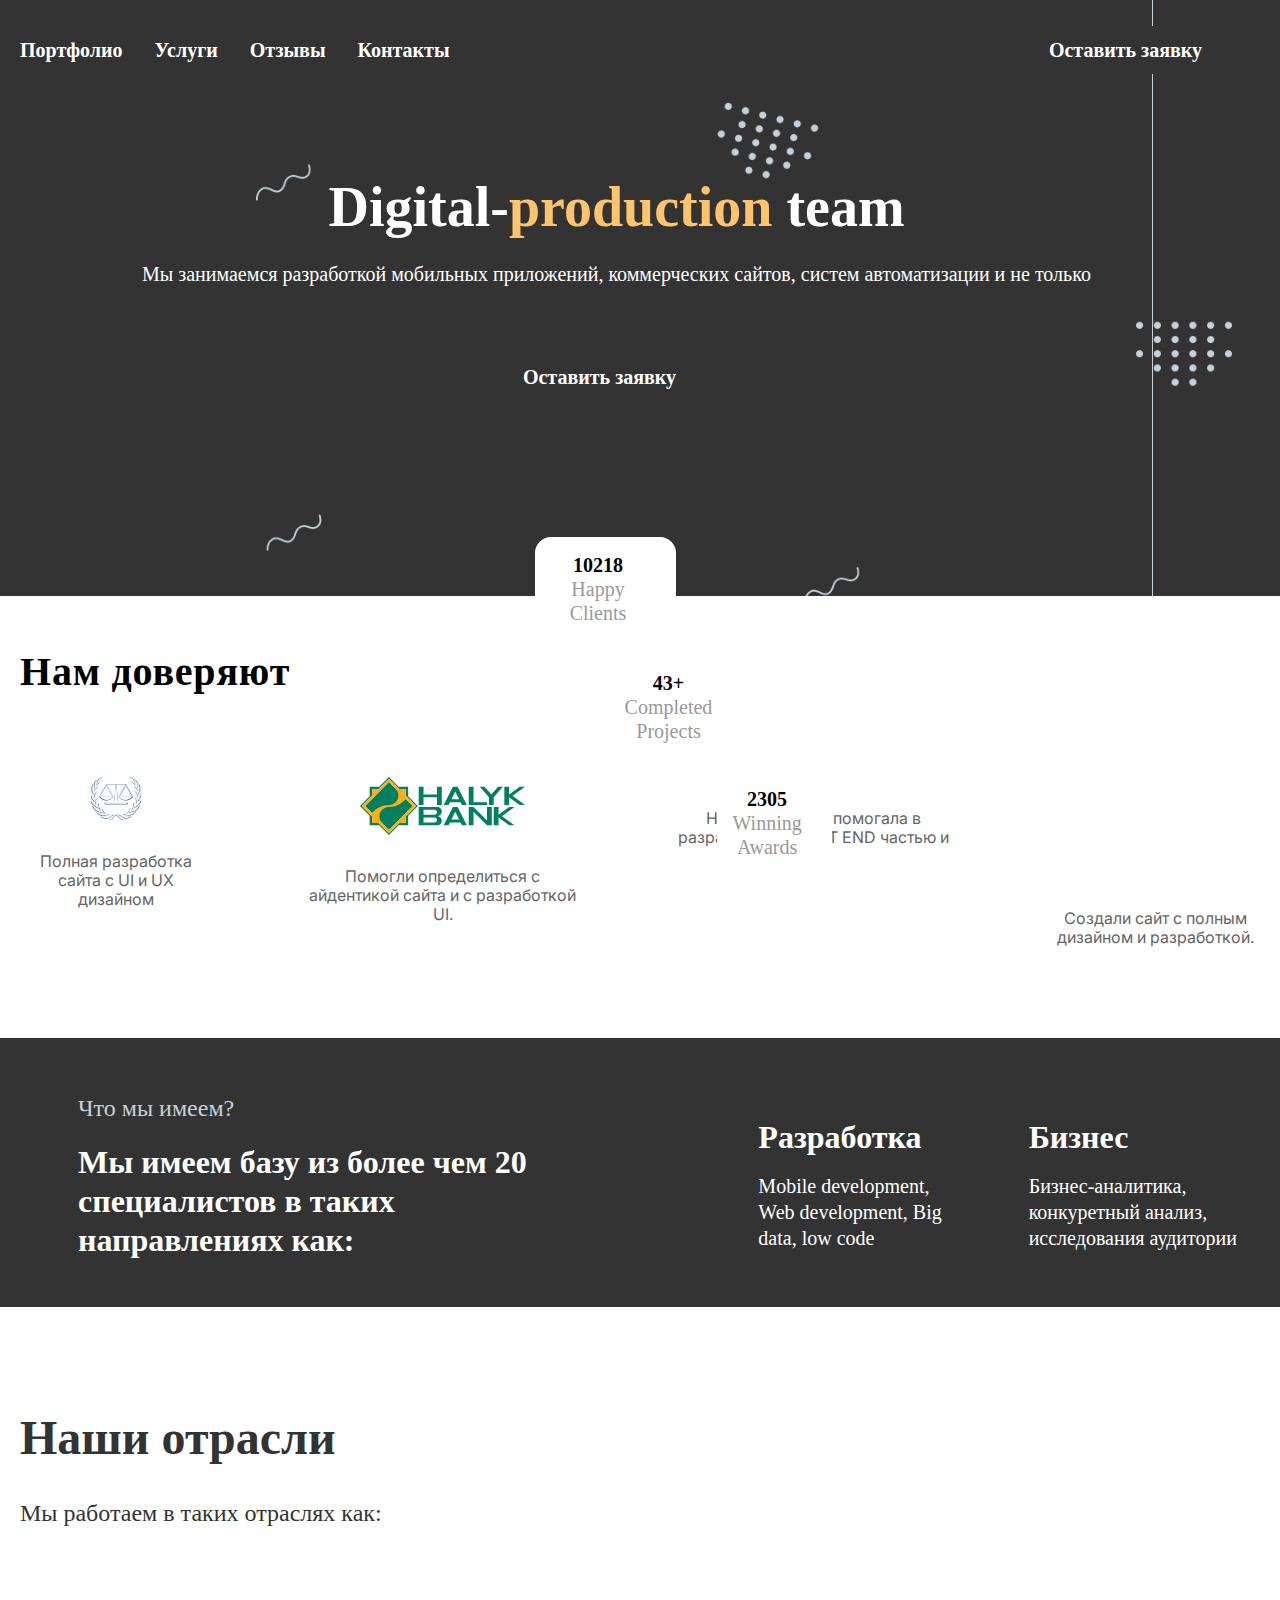
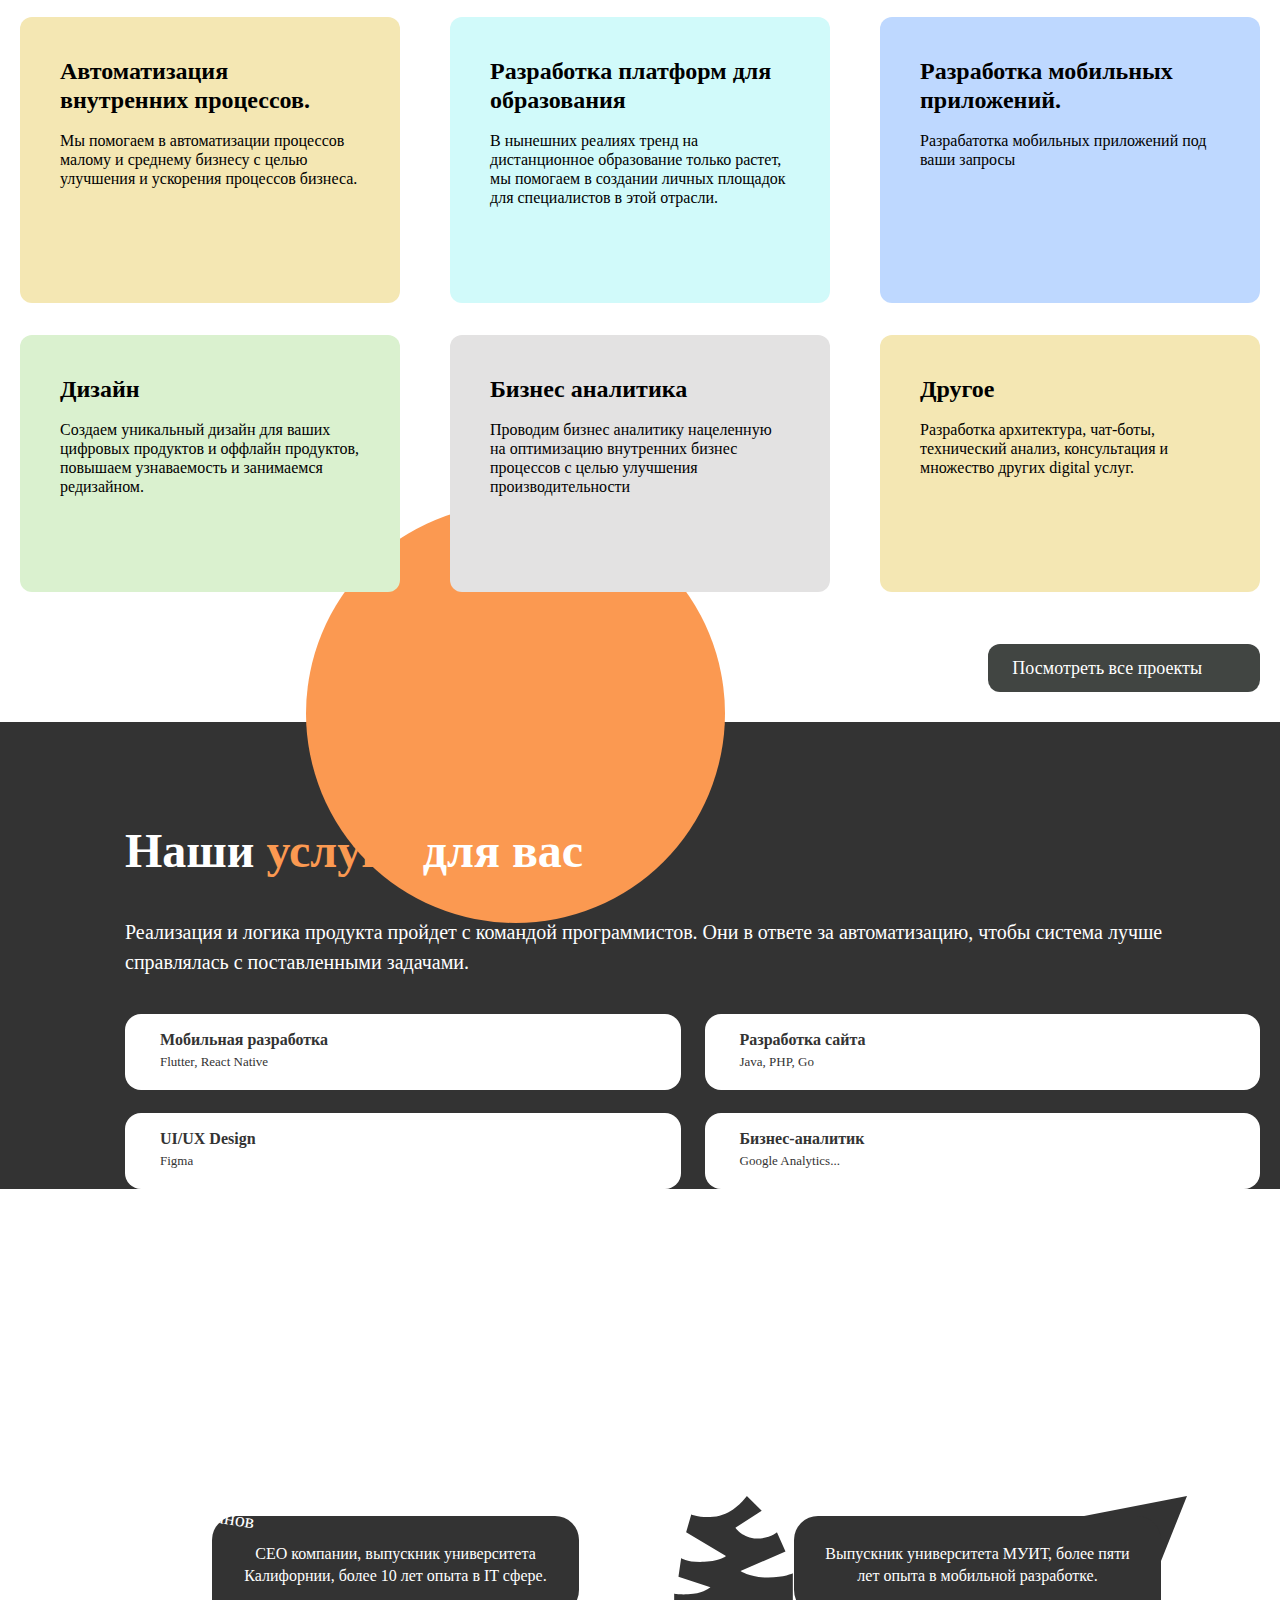
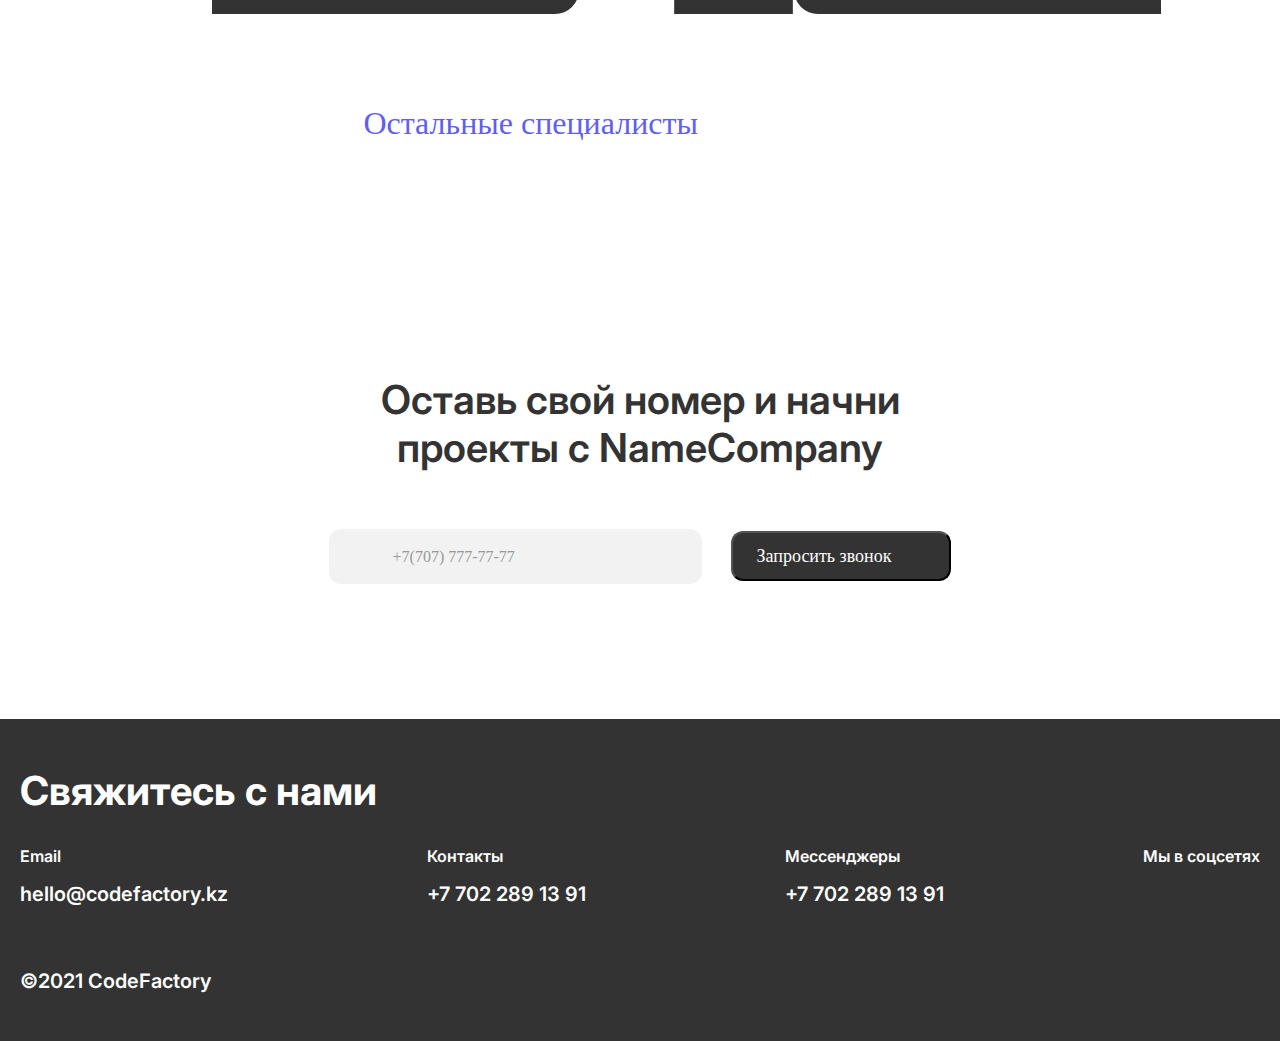
==== commit f726928c: "change content text" ====
--- a/index.html
+++ b/index.html
@@ -11,10 +11,11 @@
         href="https://fonts.googleapis.com/css2?family=Inter:wght@400;600&family=Nunito:wght@900&family=Pridi:wght@700&display=swap"
         rel="stylesheet">
     <link rel="stylesheet" href="css/style.css">
-    <title>Digital-production achievement</title>
+    <title>Digital</title>
 </head>
 
 <body>
+   
     <header class="header">
         <div class="container">
             <div class="header__wrapper">
@@ -38,7 +39,7 @@
                             </li>
                         </ul>
                     </nav>
-                    <a class="logo" href="#">
+                    <a class="logo" href="./index.html">
                         <img class="logo__img" src="images/logo.svg" alt="">
                     </a>
                     <a class="header__top-btn header__btn" href="application.html">
@@ -48,7 +49,7 @@
                 <div class="header__inner">
                     <div class="header__content">
                         <h1 class="header__title">
-                            Digital-<span>production</span> achievement
+                            Digital-<span>production</span> team
                         </h1>
                         <p class="header__text">
                             Мы занимаемся разработкой мобильных приложений, коммерческих сайтов, систем автоматизации и
@@ -98,12 +99,12 @@
                     <li class="header__social-item">
                         <img class="header__social-img" src="images/facebook.svg" alt="">
                     </li>
-                    <li class="header__social-item">
+                    <!-- <li class="header__social-item">
                         <img class="header__social-img" src="images/behance.svg" alt="">
-                    </li>
-                    <li class="header__social-item">
+                    </li> -->
+                    <!-- <li class="header__social-item">
                         <img class="header__social-img" src="images/linkedin.svg" alt="">
-                    </li>
+                    </li> -->
                     <li class="header__social-item">
                         <img class="header__social-img" src="images/instagram.svg" alt="">
                     </li>
@@ -118,27 +119,27 @@
             </h3>
             <ul class="trust__list">
                 <li class="trust__item">
-                    <img class="trust__logo" src="images/trust-logo.svg" alt="">
+                    <img class="trust__logo" src="images/palata-shym.png" alt="">
                     <p class="trust__text">
-                        Помогли собрать команду big-data science специалистов
+                        Полная разработка сайта с UI и UX  дизайном
+                    </p>
+                </li>
+                <li class="trust__item">
+                    <img class="trust__logo" src="images/halyk.svg" alt="">
+                    <p class="trust__text">
+                        Помогли определиться с айдентикой сайта и с разработкой UI.
                     </p>
                 </li>
                 <li class="trust__item">
                     <img class="trust__logo" src="images/trust-logo.svg" alt="">
                     <p class="trust__text">
-                        Помогли собрать команду big-data science специалистов
+                        Наша компания помогала в разработке с FRONT END частью и UI.
                     </p>
                 </li>
                 <li class="trust__item">
-                    <img class="trust__logo" src="images/trust-logo.svg" alt="">
+                    <img class="trust__logo" src="images/ju.png" alt="">
                     <p class="trust__text">
-                        Помогли собрать команду big-data science специалистов
-                    </p>
-                </li>
-                <li class="trust__item">
-                    <img class="trust__logo" src="images/trust-logo.svg" alt="">
-                    <p class="trust__text">
-                        Помогли собрать команду big-data science специалистов
+                        Создали сайт с полным дизайном и разработкой.
                     </p>
                 </li>
             </ul>
@@ -194,59 +195,58 @@
         <div class="container">
             <div class="project__wrapper">
                 <h3 class="project__title">
-                    Наши проекты
+                    Наши отрасли
                 </h3>
                 <p class="project__text">
-                    Создаем качественные и визуально привлекательные цифровые продукты, которые помогают целям бизнеса и
-                    идеям для стартапа.
+                    Мы работаем в таких отраслях как:
                 </p>
                 <ul class="project__list">
                     <li class="project__item">
                         <h4 class="project__item-title">
-                            BI Group President Park
-                        </h4>
-                        <p class="project__item-text">
-                            Мобильное приложение для Жк в Алматы
-                        </p>
-                    </li>
-                    <li class="project__item">
-                        <h4 class="project__item-title">
-                            BI Group President Park
-                        </h4>
-                        <p class="project__item-text">
-                            Мобильное приложение для Жк в Алматы
-                        </p>
-                    </li>
-                    <li class="project__item">
-                        <h4 class="project__item-title">
-                            BI Group President Park
-                        </h4>
-                        <p class="project__item-text">
-                            Мобильное приложение для Жк в Алматы
-                        </p>
-                    </li>
-                    <li class="project__item">
-                        <h4 class="project__item-title">
-                            BI Group President Park
-                        </h4>
-                        <p class="project__item-text">
-                            Мобильное приложение для Жк в Алматы
-                        </p>
-                    </li>
-                    <li class="project__item">
-                        <h4 class="project__item-title">
-                            BI Group President Park
-                        </h4>
-                        <p class="project__item-text">
-                            Мобильное приложение для Жк в Алматы
-                        </p>
-                    </li>
-                    <li class="project__item">
-                        <h4 class="project__item-title">
-                            BI Group President Park
-                        </h4>
-                        <p class="project__item-text">
-                            Мобильное приложение для Жк в Алматы
+                            Автоматизация внутренних процессов.
+                        </h4>
+                        <p class="project__item-text">
+                            Мы помогаем в автоматизации процессов малому и среднему бизнесу с целью улучшения и ускорения процессов бизнеса.
+                        </p>
+                    </li>
+                    <li class="project__item">
+                        <h4 class="project__item-title">
+                            Разработка платформ для образования
+                        </h4>
+                        <p class="project__item-text">
+                            В нынешних реалиях тренд на дистанционное образование только растет, мы помогаем в создании личных площадок для специалистов в этой отрасли.
+                        </p>
+                    </li>
+                    <li class="project__item">
+                        <h4 class="project__item-title">
+                            Разработка мобильных приложений.
+                        </h4>
+                        <p class="project__item-text">
+                            Разрабатотка мобильных приложений под ваши запросы
+                        </p>
+                    </li>
+                    <li class="project__item">
+                        <h4 class="project__item-title">
+                            Дизайн
+                        </h4>
+                        <p class="project__item-text">
+                            Создаем уникальный дизайн для ваших цифровых продуктов и оффлайн продуктов, повышаем узнаваемость и занимаемся редизайном.
+                        </p>
+                    </li>
+                    <li class="project__item">
+                        <h4 class="project__item-title">
+                            Бизнес аналитика
+                        </h4>
+                        <p class="project__item-text">
+                            Проводим бизнес аналитику нацеленную на оптимизацию внутренних бизнес процессов с целью улучшения производительности
+                        </p>
+                    </li>
+                    <li class="project__item">
+                        <h4 class="project__item-title">
+                            Другое
+                        </h4>
+                        <p class="project__item-text">
+                            Разработка архитектура, чат-боты, технический анализ, консультация и множество других digital услуг.
                         </p>
                     </li>
                 </ul>
@@ -327,29 +327,27 @@
                     <img class="comment__img" src="images/comment-person-1.png" alt="">
                     <div class="comment__name">
                         <p class="comment__name-text">
-                            Альмира Турсын
+                            Шалкар Тылеужанов
                         </p>
                         <span class="comment__name-bg"></span>
                     </div>
                     <p class="comment__text">
-                        Шутки шутками, но эти ребята просто крутые! Разработка мобильного приложения для стриминга
-                        стенд-ап прошла очень быстро.
+                        CEO компании, выпускник университета Калифорнии, более 10 лет опыта в IT сфере.
                     </p>
                 </div>
                 <div class="comment__box-second comment__box">
                     <img class="comment__img" src="images/comment-person-2.png" alt="">
                     <div class="comment__name">
                         <p class="comment__name-text">
-                            Нурлан Сабуров
+                            Рахат Сапаров
                         </p>
                         <span class="comment__name-bg"></span>
                     </div>
                     <p class="comment__text">
-                        Шутки шутками, но эти ребята просто крутые! Разработка мобильного приложения для стриминга
-                        стенд-ап прошла очень быстро.
-                    </p>
-                </div>
-                <a class="comment__link" href="reviews.html">Еще отзывы</a>
+                        Выпускник университета МУИТ, более пяти лет опыта в мобильной разработке.
+                    </p>
+                </div>
+                <a class="comment__link" href="reviews.html">Остальные специалисты</a>
             </div>
         </div>
     </div>
@@ -412,32 +410,31 @@
                 <li class="footer-black__item">
                     <p class="footer-black__item-title">Мы в соцсетях</p>
                     <ul class="footer-black__social-list">
-
                         <li class="footer-black__social-item">
-                            <a class="footer-black__social-link" href="#">
+                            <a class="footer-black__social-link" href="https://t.me/shalkartl">
                                 <img class="footer-black__social-img" src="images/telegram-white.svg" alt="">
                             </a>
                         </li>
-                        <li class="footer-black__social-item">
+                        <!-- <li class="footer-black__social-item">
                             <a class="footer-black__social-link" href="#">
                                 <img class="footer-black__social-img" src="images/behance-white.svg" alt="">
                             </a>
-                        </li>
+                        </li> -->
                         <li class="footer-black__social-item">
-                            <a class="footer-black__social-link" href="#">
+                            <a class="footer-black__social-link" href="https://api.whatsapp.com/send/?phone=77022891391&text=Здравствуйте%2C+у+меня+есть+вопрос">
                                 <img class="footer-black__social-img" src="images/whatsapp-white.svg" alt="">
                             </a>
                         </li>
-                        <li class="footer-black__social-item">
+                        <!-- <li class="footer-black__social-item">
                             <a class="footer-black__social-link" href="#">
                                 <img class="footer-black__social-img" src="images/linkedin-white.svg" alt="">
                             </a>
-                        </li>
-                        <li class="footer-black__social-item">
+                        </li> -->
+                        <!-- <li class="footer-black__social-item">
                             <a class="footer-black__social-link" href="#">
                                 <img class="footer-black__social-img" src="images/instagram-white.svg" alt="">
                             </a>
-                        </li>
+                        </li> -->
                     </ul>
                 </li>
             </ul>
--- a/css/style.css
+++ b/css/style.css
@@ -7,6 +7,11 @@
 a {
     color: inherit;
     text-decoration: none;
+}
+
+html {
+    scroll-behavior: smooth;
+    /* свойство scroll-behavior не наследуется, применяется к прокручиваемым блокам */
 }
 
 ul {
@@ -143,13 +148,14 @@
 .logo__img {}
 
 .header {
-    background-color: #615EF4;
+    background-color: #333333;
     color: #FFFFFF;
 
-    background-image: url(../images/header-bg.svg);
+    background-image: url(../images/header-bg.jpg);
     background-position: center 79px;
     background-repeat: no-repeat;
-    background-size: contain;
+    background-size: cover;
+    /* height: 100vh; */
 }
 
 .header__wrapper {
@@ -322,7 +328,9 @@
     justify-content: space-between;
 }
 
-.trust__item {}
+.trust__item {
+    text-align: center;
+}
 
 .trust__item+.trust__item {
     margin-left: 97px;
@@ -342,7 +350,7 @@
 
 /* achievement */
 .achievement {
-    background-color: #615EF4;
+    background-color: #333333;
     padding-top: 56px;
     padding-bottom: 47px;
 }
@@ -617,7 +625,7 @@
 
 .services {
     padding-top: 100px;
-    background-color: #615EF4;
+    background-color: #333333;
     color: #FFFFFF;
 
     background-image: url(../images/services-bg.svg);
@@ -996,6 +1004,7 @@
 .application__choose-list {
     max-width: 1116px;
     margin-bottom: 24px;
+    user-select: none;
 }
 
 .application__choose-item {
@@ -1021,6 +1030,10 @@
 
 .application__form {
     margin: 0;
+}
+
+.application__form * {
+    outline: none;
 }
 
 .application__form-text {
@@ -1213,7 +1226,7 @@
 
 .reviews__list {
     display: grid;
-    grid-template-columns: repeat(3, 1fr);
+    grid-template-columns: repeat(2, 1fr);
     grid-gap: 32px;
 }
 
@@ -1862,6 +1875,9 @@
 }
 
 @media (max-width: 510px) {
+    .header__wrapper::after {
+        display: none;
+    }
     .header__top-btn {
         display: none;
     }
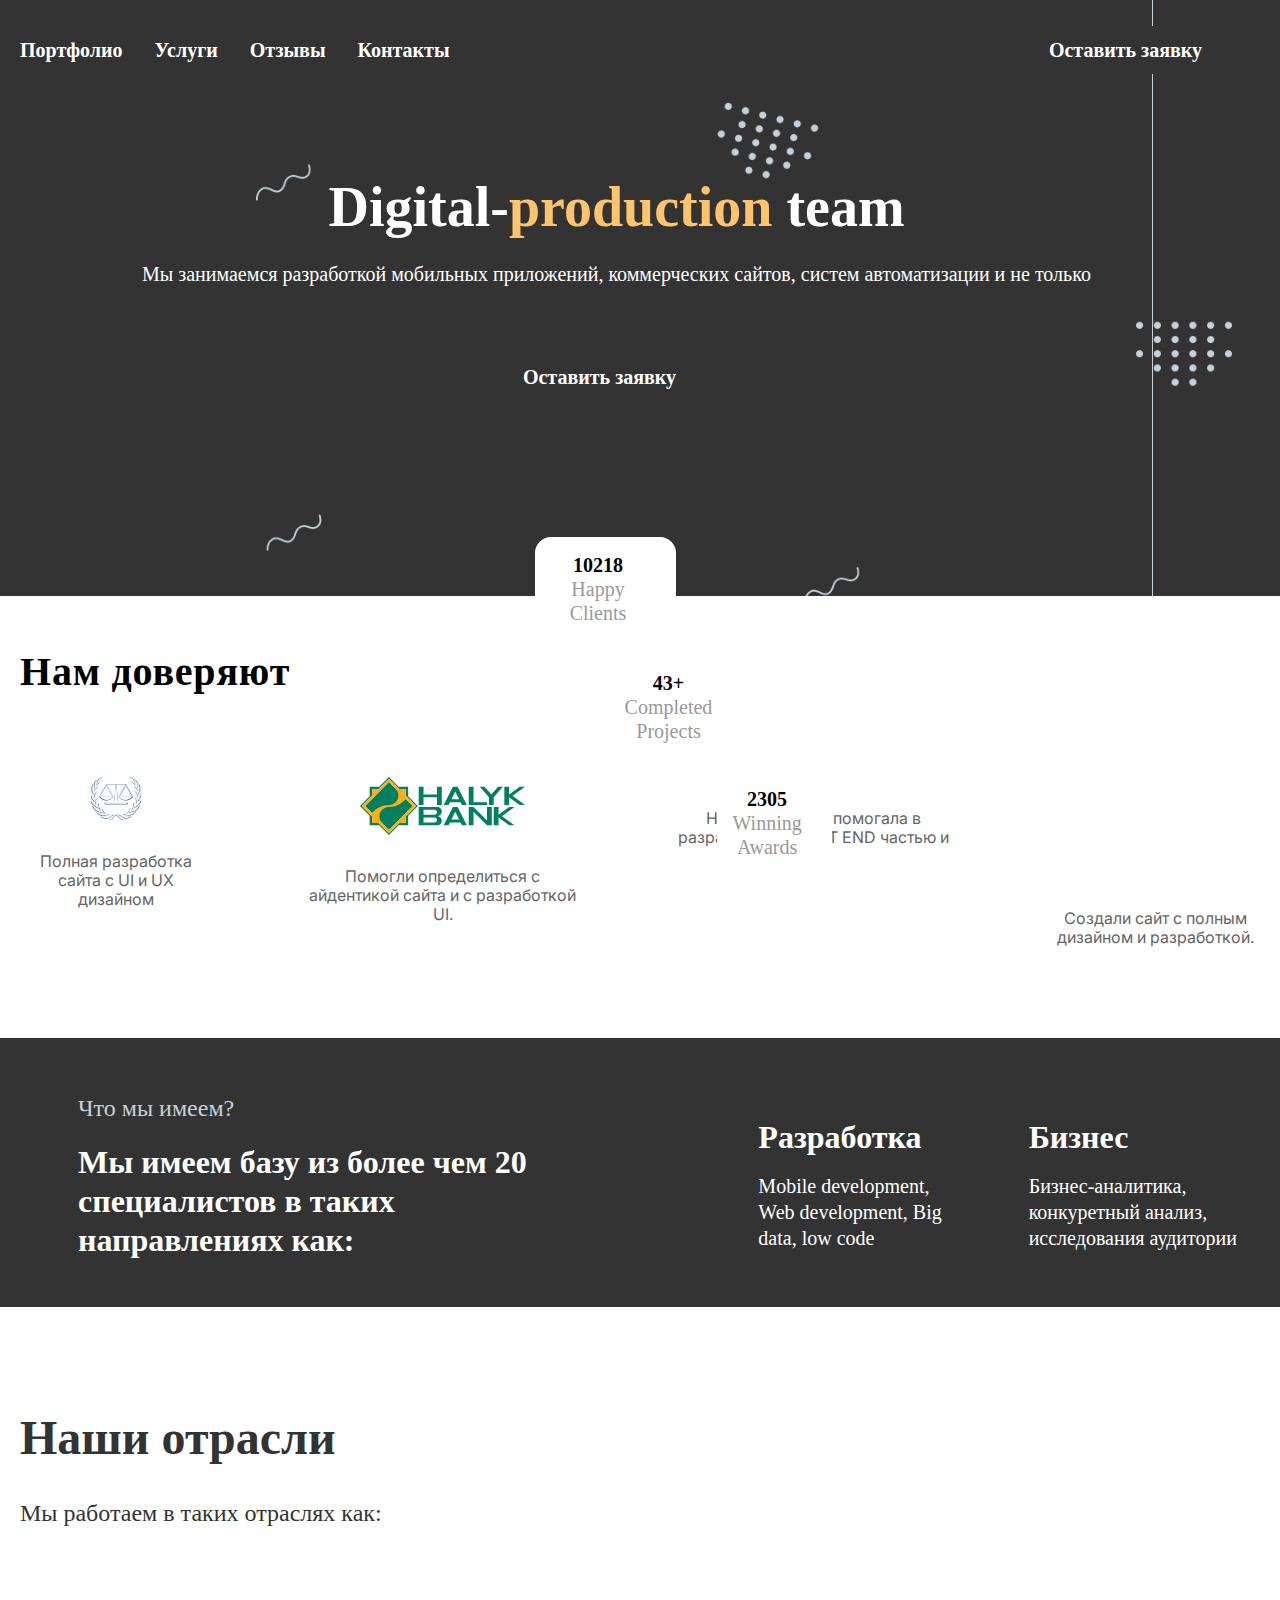
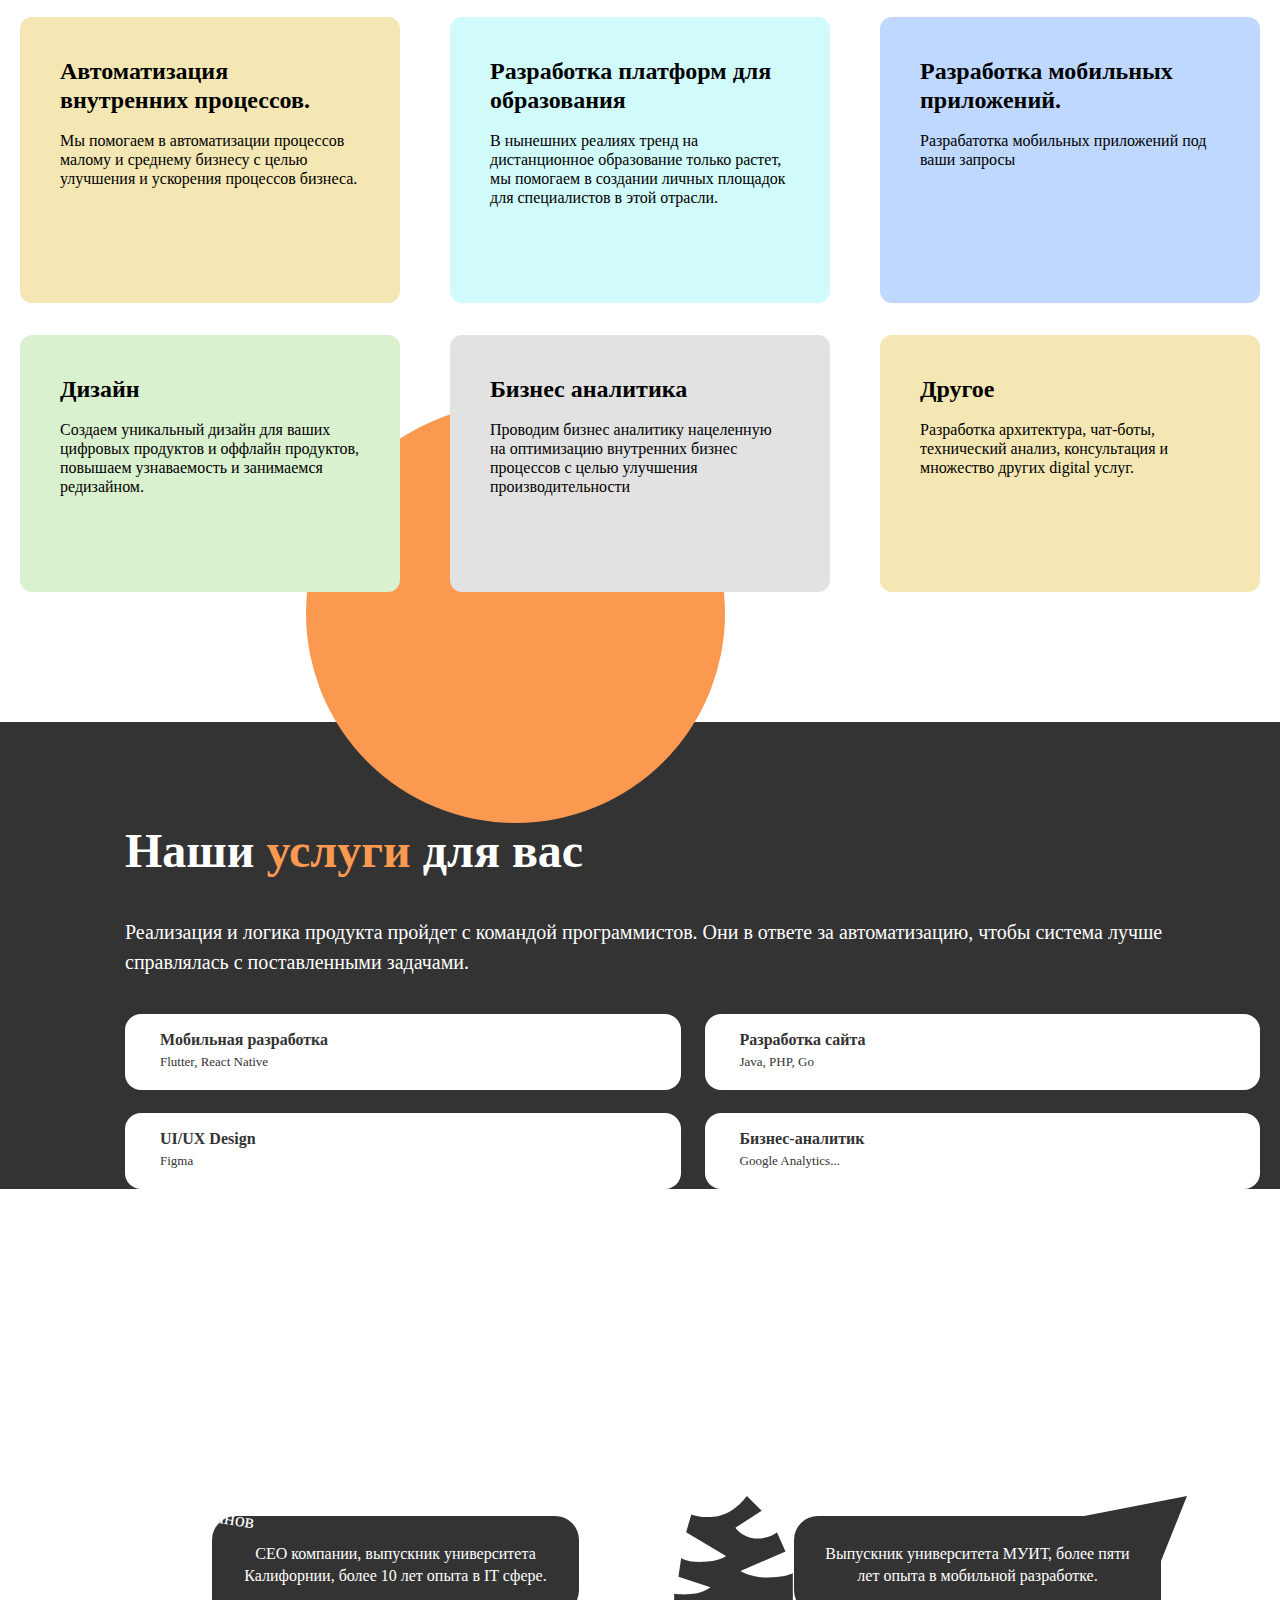
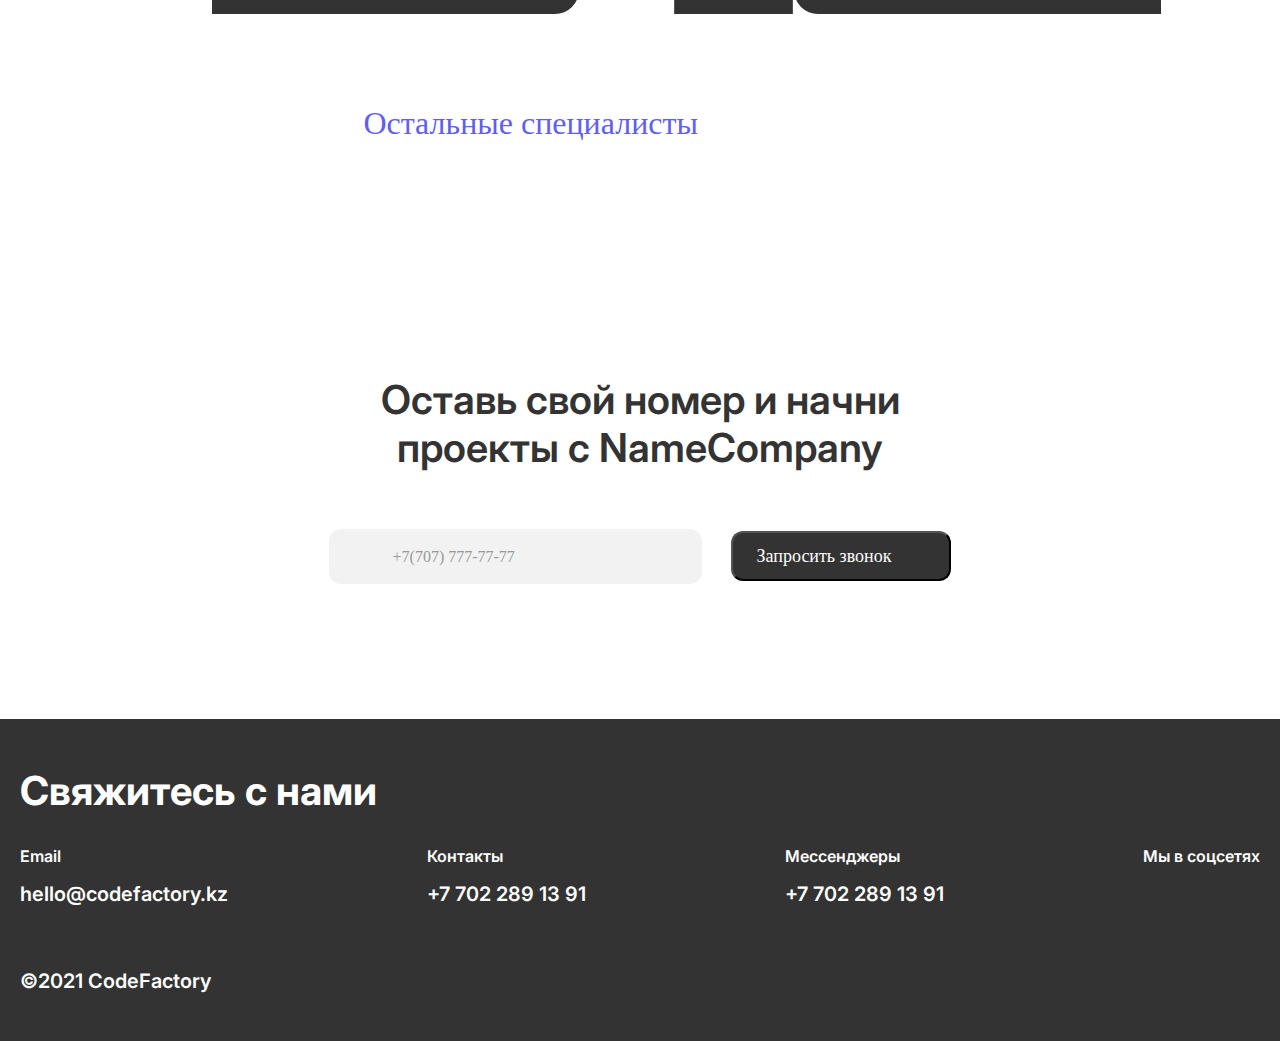
==== commit fe9fed7b: "delete projectAll" ====
--- a/index.html
+++ b/index.html
@@ -250,9 +250,9 @@
                         </p>
                     </li>
                 </ul>
-                <div class="project__btn">
+                <!-- <div class="project__btn">
                     <a class="project__btn-link" href="projectAll.html">Посмотреть все проекты</a>
-                </div>
+                </div> -->
                 <div class="project__circle"></div>
             </div>
         </div>
--- a/css/style.css
+++ b/css/style.css
@@ -462,7 +462,7 @@
     background-repeat: no-repeat;
     background-size: contain;
     z-index: -3;
-    margin-bottom: 30px;
+    margin-bottom: 130px;
     margin-top: 102px;
 }
 
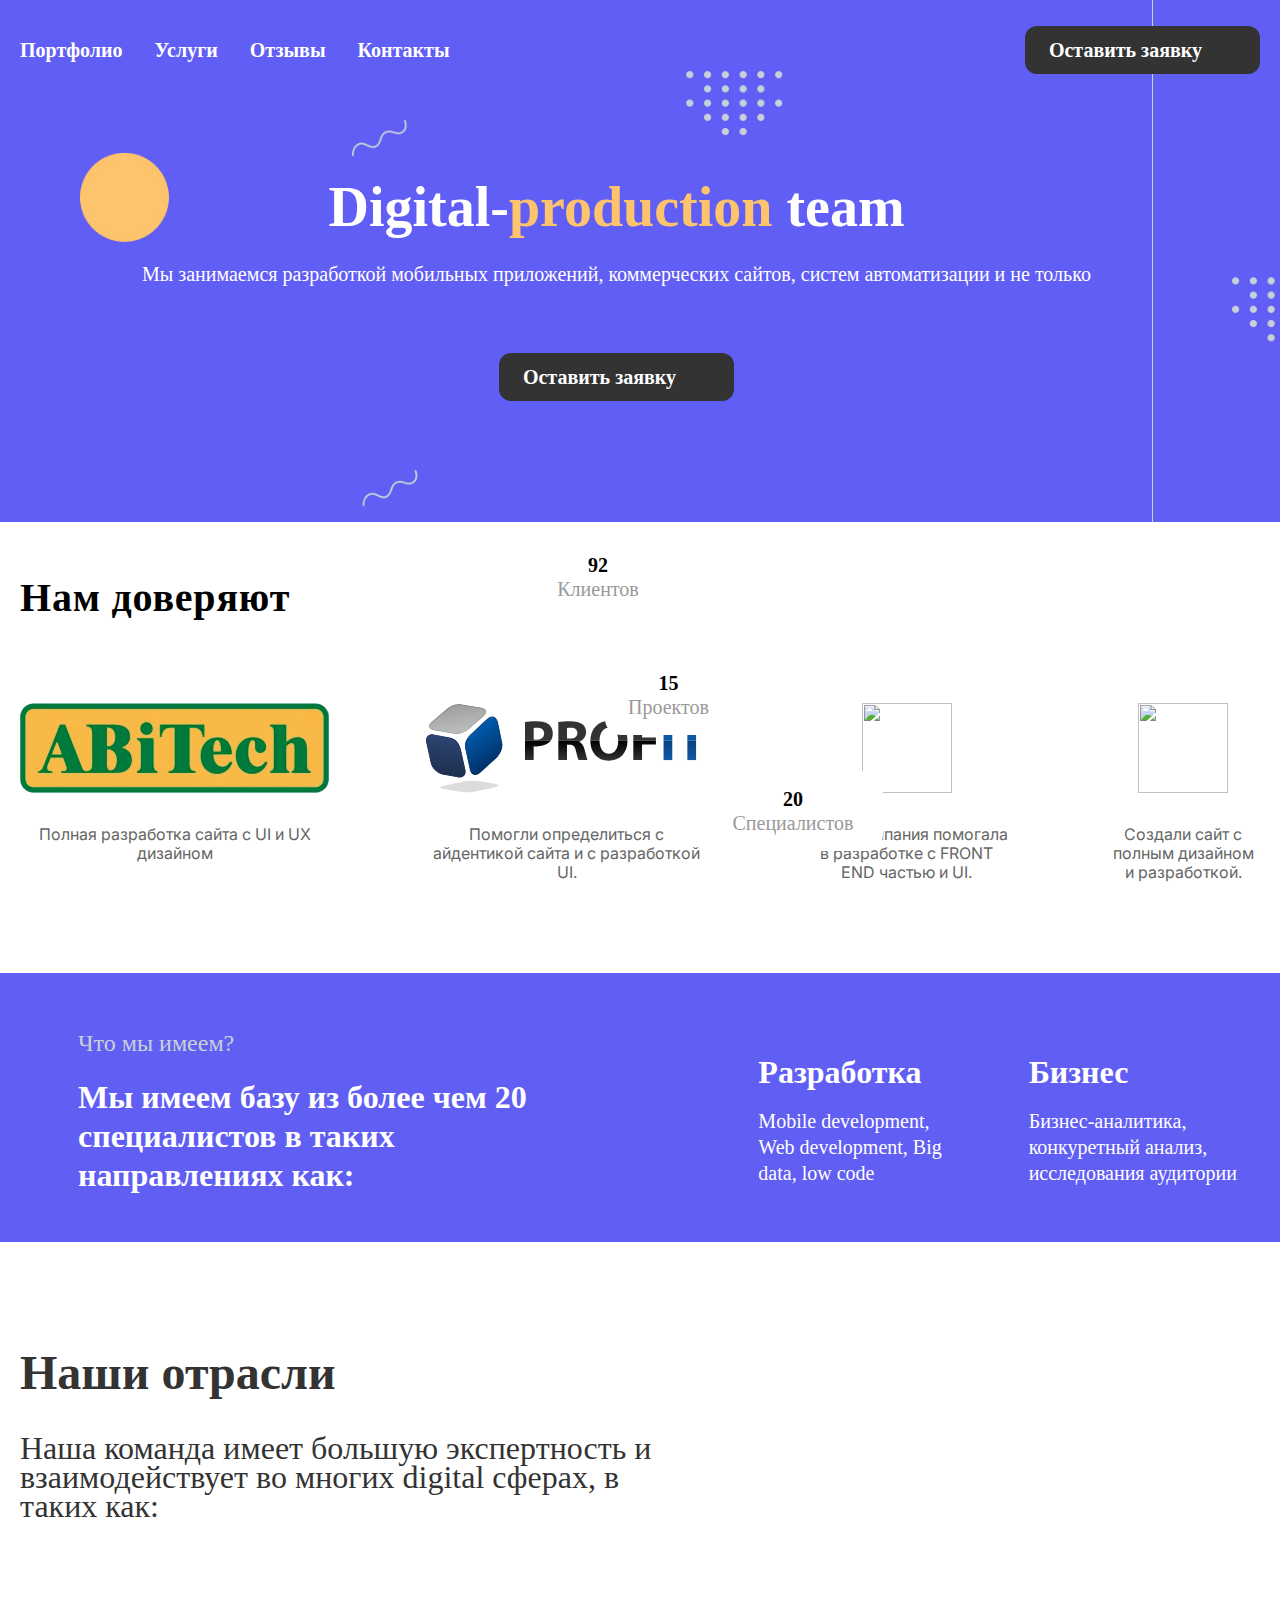
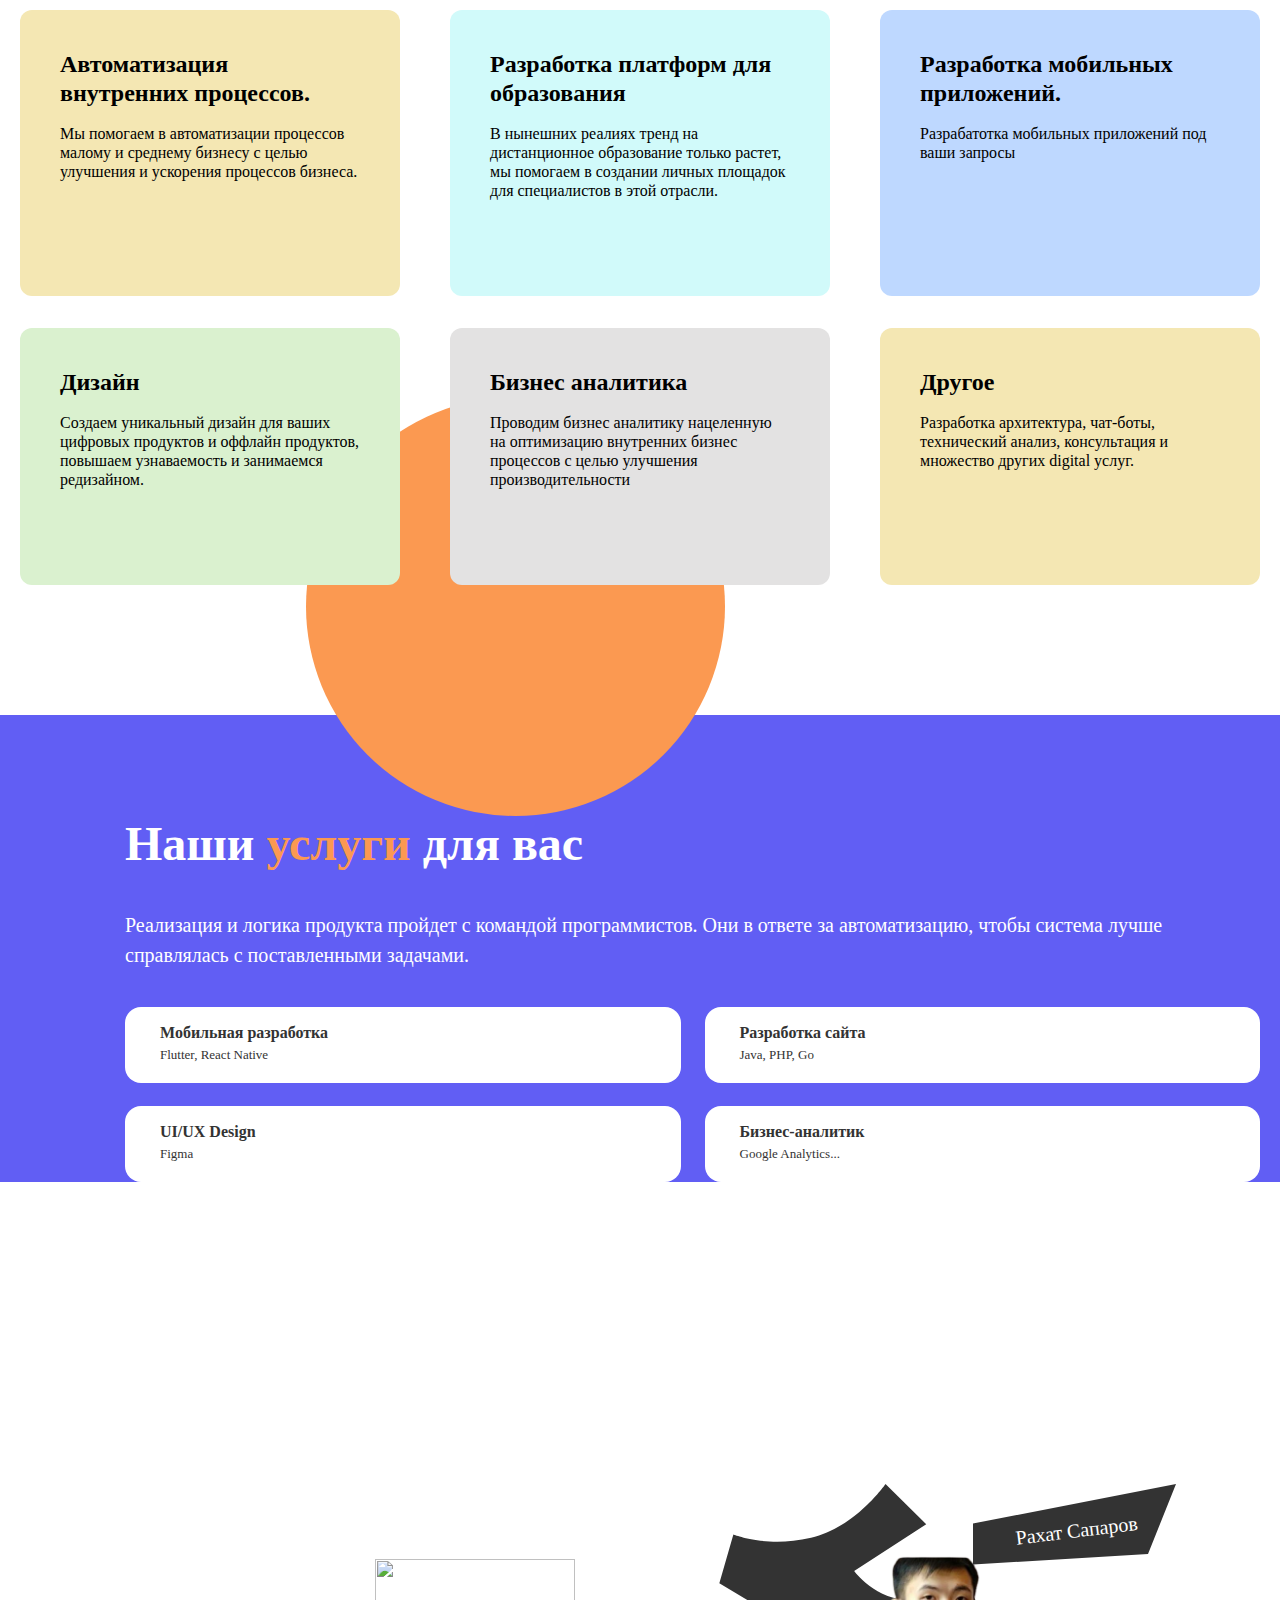
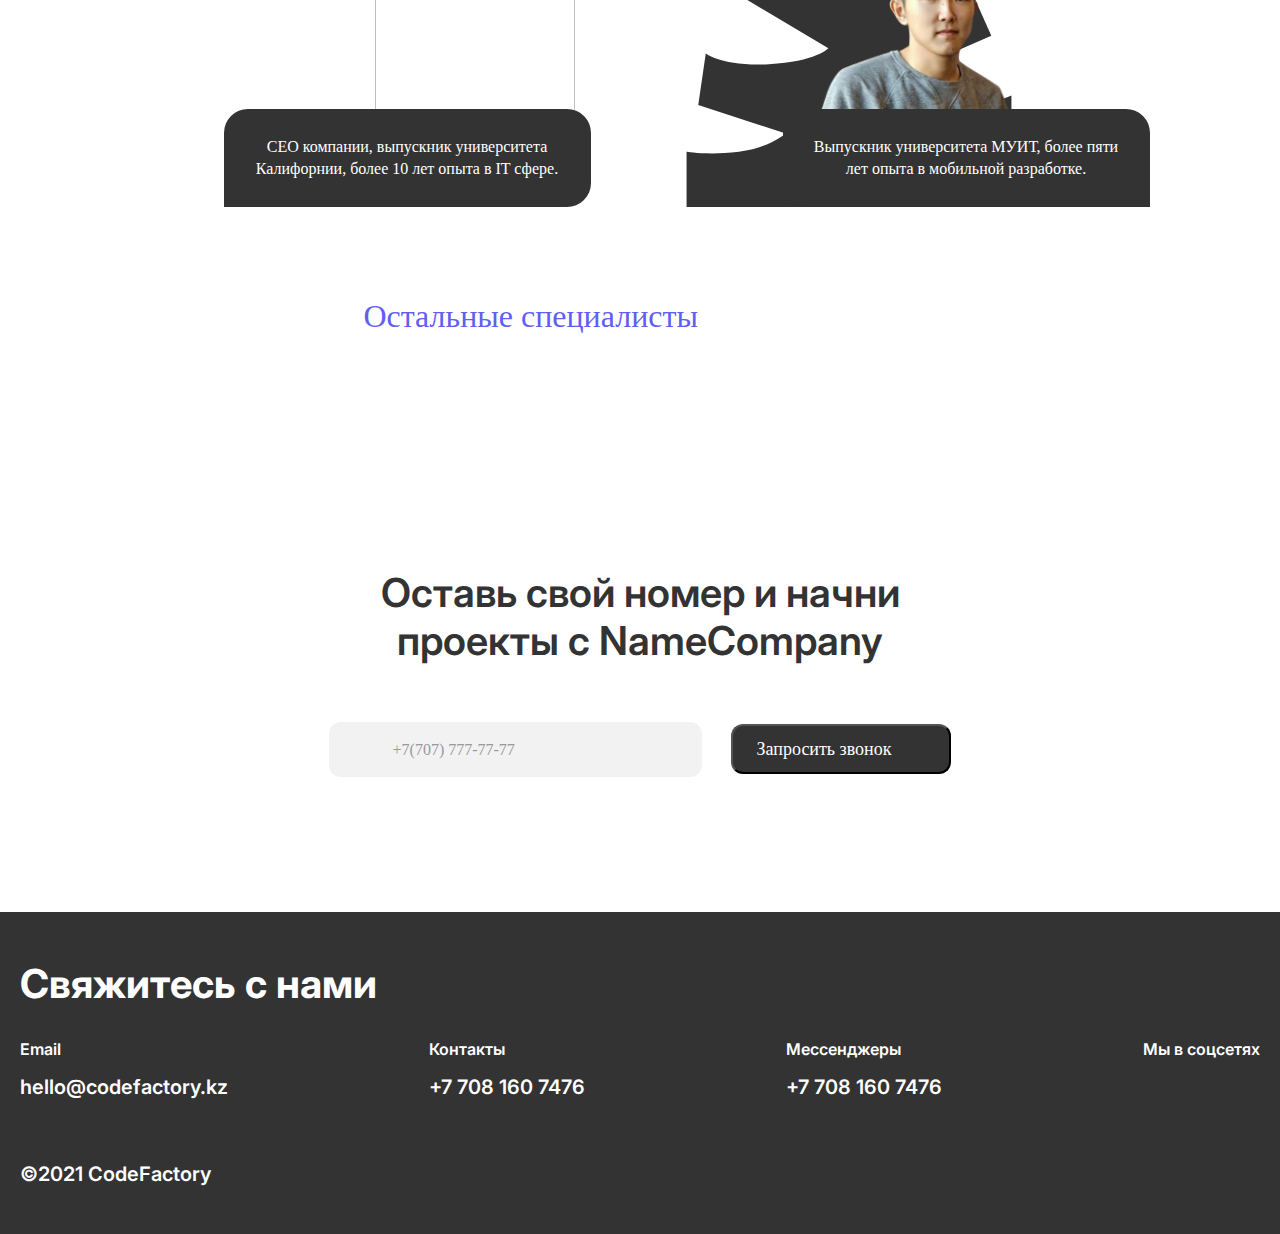
==== commit e88cf47e: "dark theme" ====
--- a/index.html
+++ b/index.html
@@ -15,8 +15,7 @@
 </head>
 
 <body>
-   
-    <header class="header">
+    <header class="header todos" id="header">
         <div class="container">
             <div class="header__wrapper">
                 <div class="header__top">
@@ -64,10 +63,10 @@
                             <img class="header__calculation-box--icon" src="images/header-icon-1.svg" alt="">
                             <div class="header__calculation-box--content">
                                 <h4 class="header__calculation-box--title">
-                                    10218
+                                    92
                                 </h4>
                                 <p class="header__calculation-box--text">
-                                    Happy Clients
+                                    Клиентов
                                 </p>
                             </div>
                         </div>
@@ -75,10 +74,10 @@
                             <img class="header__calculation-box--icon" src="images/header-icon-2.svg" alt="">
                             <div class="header__calculation-box--content">
                                 <h4 class="header__calculation-box--title">
-                                    43+
+                                    15
                                 </h4>
                                 <p class="header__calculation-box--text">
-                                    Completed Projects
+                                    Проектов
                                 </p>
                             </div>
                         </div>
@@ -86,29 +85,21 @@
                             <img class="header__calculation-box--icon" src="images/header-icon-3.svg" alt="">
                             <div class="header__calculation-box--content">
                                 <h4 class="header__calculation-box--title">
-                                    2305
+                                    20
                                 </h4>
                                 <p class="header__calculation-box--text">
-                                    Winning Awards
+                                    Специалистов
                                 </p>
                             </div>
                         </div>
                     </div>
                 </div>
-                <ul class="header__social-list">
-                    <li class="header__social-item">
-                        <img class="header__social-img" src="images/facebook.svg" alt="">
-                    </li>
-                    <!-- <li class="header__social-item">
-                        <img class="header__social-img" src="images/behance.svg" alt="">
-                    </li> -->
-                    <!-- <li class="header__social-item">
-                        <img class="header__social-img" src="images/linkedin.svg" alt="">
-                    </li> -->
-                    <li class="header__social-item">
-                        <img class="header__social-img" src="images/instagram.svg" alt="">
-                    </li>
-                </ul>
+                <div class="mode" id="mode">
+                    <label class="mode__label">
+                        <input class="mode__checkbox" id="myCheck" type="checkbox" onclick="changeTheme()">
+                        <span class="mode__check"></span>
+                    </label>
+                </div>
             </div>
         </div>
     </header>
@@ -119,25 +110,33 @@
             </h3>
             <ul class="trust__list">
                 <li class="trust__item">
-                    <img class="trust__logo" src="images/palata-shym.png" alt="">
+                    <a class="trust__item-link" href="https://abitech.kz/">
+                        <img class="trust__logo" src="images/abitech.png" alt="">
+                    </a>
                     <p class="trust__text">
-                        Полная разработка сайта с UI и UX  дизайном
+                        Полная разработка сайта с UI и UX дизайном
                     </p>
                 </li>
                 <li class="trust__item">
-                    <img class="trust__logo" src="images/halyk.svg" alt="">
+                    <a class="trust__item-link" href="https://profit.kz/">
+                        <img class="trust__logo" src="images/profit_logo.svg" alt="">
+                    </a>
                     <p class="trust__text">
                         Помогли определиться с айдентикой сайта и с разработкой UI.
                     </p>
                 </li>
                 <li class="trust__item">
-                    <img class="trust__logo" src="images/trust-logo.svg" alt="">
+                    <a class="trust__item-link" href="https://www.agatit.pl/en/home-3/">
+                        <img class="trust__logo" src="images/agat-logo.png.crdownload" alt="">
+                    </a>
                     <p class="trust__text">
                         Наша компания помогала в разработке с FRONT END частью и UI.
                     </p>
                 </li>
                 <li class="trust__item">
-                    <img class="trust__logo" src="images/ju.png" alt="">
+                    <a class="trust__item-link" href="https://apify.com/?fpr=m4r5q">
+                        <img class="trust__logo" src="images/apify.png" alt="">
+                    </a>
                     <p class="trust__text">
                         Создали сайт с полным дизайном и разработкой.
                     </p>
@@ -145,7 +144,7 @@
             </ul>
         </div>
     </section>
-    <section class="achievement">
+    <section class="achievement" id="achievement">
         <div class="container">
             <div class="achievement__inner">
                 <div class="achievement__box">
@@ -173,24 +172,6 @@
             </div>
         </div>
     </section>
-    <!-- <section class="show">
-        <div class="container">
-            <div class="show__inner">
-                <h2 class="show__title">
-                    SHOW <span>REEL</span>
-                </h2>
-                <div class="show__box">
-                    <img class="show__img" src="images/show-img.png" alt="">
-                    <p class="show__text">
-                        Почему мы? Все за одну минуту
-                    </p>
-                </div>
-                <a class="show__btn" href="#">
-                    <img class="show__btn-img" src="images/play-btn.svg" alt="">
-                </a>
-            </div>
-        </div>
-    </section> -->
     <section class="project" id="project">
         <div class="container">
             <div class="project__wrapper">
@@ -198,7 +179,7 @@
                     Наши отрасли
                 </h3>
                 <p class="project__text">
-                    Мы работаем в таких отраслях как:
+                    Наша команда имеет большую экспертность и взаимодействует во многих digital сферах, в таких как:
                 </p>
                 <ul class="project__list">
                     <li class="project__item">
@@ -206,7 +187,8 @@
                             Автоматизация внутренних процессов.
                         </h4>
                         <p class="project__item-text">
-                            Мы помогаем в автоматизации процессов малому и среднему бизнесу с целью улучшения и ускорения процессов бизнеса.
+                            Мы помогаем в автоматизации процессов малому и среднему бизнесу с целью улучшения и
+                            ускорения процессов бизнеса.
                         </p>
                     </li>
                     <li class="project__item">
@@ -214,7 +196,8 @@
                             Разработка платформ для образования
                         </h4>
                         <p class="project__item-text">
-                            В нынешних реалиях тренд на дистанционное образование только растет, мы помогаем в создании личных площадок для специалистов в этой отрасли.
+                            В нынешних реалиях тренд на дистанционное образование только растет, мы помогаем в создании
+                            личных площадок для специалистов в этой отрасли.
                         </p>
                     </li>
                     <li class="project__item">
@@ -230,7 +213,8 @@
                             Дизайн
                         </h4>
                         <p class="project__item-text">
-                            Создаем уникальный дизайн для ваших цифровых продуктов и оффлайн продуктов, повышаем узнаваемость и занимаемся редизайном.
+                            Создаем уникальный дизайн для ваших цифровых продуктов и оффлайн продуктов, повышаем
+                            узнаваемость и занимаемся редизайном.
                         </p>
                     </li>
                     <li class="project__item">
@@ -238,7 +222,8 @@
                             Бизнес аналитика
                         </h4>
                         <p class="project__item-text">
-                            Проводим бизнес аналитику нацеленную на оптимизацию внутренних бизнес процессов с целью улучшения производительности
+                            Проводим бизнес аналитику нацеленную на оптимизацию внутренних бизнес процессов с целью
+                            улучшения производительности
                         </p>
                     </li>
                     <li class="project__item">
@@ -246,13 +231,11 @@
                             Другое
                         </h4>
                         <p class="project__item-text">
-                            Разработка архитектура, чат-боты, технический анализ, консультация и множество других digital услуг.
+                            Разработка архитектура, чат-боты, технический анализ, консультация и множество других
+                            digital услуг.
                         </p>
                     </li>
                 </ul>
-                <!-- <div class="project__btn">
-                    <a class="project__btn-link" href="projectAll.html">Посмотреть все проекты</a>
-                </div> -->
                 <div class="project__circle"></div>
             </div>
         </div>
@@ -324,10 +307,10 @@
         <div class="container">
             <div class="comment__inner">
                 <div class="comment__box-first comment__box">
-                    <img class="comment__img" src="images/comment-person-1.png" alt="">
+                    <img class="comment__img" src="images/altyn-header.png" alt="">
                     <div class="comment__name">
                         <p class="comment__name-text">
-                            Шалкар Тылеужанов
+                            Алтын Джунусова
                         </p>
                         <span class="comment__name-bg"></span>
                     </div>
@@ -336,7 +319,7 @@
                     </p>
                 </div>
                 <div class="comment__box-second comment__box">
-                    <img class="comment__img" src="images/comment-person-2.png" alt="">
+                    <img class="comment__img" src="images/rakhat.png" alt="">
                     <div class="comment__name">
                         <p class="comment__name-text">
                             Рахат Сапаров
@@ -362,33 +345,6 @@
             </form>
         </div>
     </section>
-    <!-- <footer class="footer">
-        <div class="container">
-            <div class="footer__inner">
-                <div class="footer__content">
-                    <h3 class="footer__title">
-                        Свяжитесь с нами
-                    </h3>
-                    <p class="footer__text">
-                        Email
-                        <span>hello@company.kz</span>
-                    </p>
-                </div>
-                <ul class="footer__list">
-                    <li class="footer__item">
-                        <a class="footer__link" href="#">
-                            <img class="footer__link-img" src="images/footer-1.svg" alt="">
-                        </a>
-                    </li>
-                    <li class="footer__item">
-                        <a class="footer__link" href="#">
-                            <img class="footer__link-img" src="images/footer-2.svg" alt="">
-                        </a>
-                    </li>
-                </ul>
-            </div>
-        </div>
-    </footer> -->
     <footer class="footer-black">
         <div class="container">
             <h3 class="footer-black__title">
@@ -401,11 +357,11 @@
                 </li>
                 <li class="footer-black__item">
                     <p class="footer-black__item-title">Контакты</p>
-                    <a class="footer-black__item-text" href="tel: 77022891391">+7 702 289 13 91</a>
+                    <a class="footer-black__item-text" href="tel: 77081607476">+7 708 160 7476</a>
                 </li>
                 <li class="footer-black__item">
                     <p class="footer-black__item-title">Мессенджеры</p>
-                    <a class="footer-black__item-text" href="tel: 77022891391">+7 702 289 13 91</a>
+                    <a class="footer-black__item-text" href="tel: 77081607476">+7 708 160 7476</a>
                 </li>
                 <li class="footer-black__item">
                     <p class="footer-black__item-title">Мы в соцсетях</p>
@@ -421,7 +377,8 @@
                             </a>
                         </li> -->
                         <li class="footer-black__social-item">
-                            <a class="footer-black__social-link" href="https://api.whatsapp.com/send/?phone=77022891391&text=Здравствуйте%2C+у+меня+есть+вопрос">
+                            <a class="footer-black__social-link"
+                                href="https://api.whatsapp.com/send/?phone=77022891391&text=Здравствуйте%2C+у+меня+есть+вопрос">
                                 <img class="footer-black__social-img" src="images/whatsapp-white.svg" alt="">
                             </a>
                         </li>
@@ -441,7 +398,6 @@
             <p class="footer-black__copyright">&copy2021 CodeFactory</p>
         </div>
     </footer>
-
     <script src="javascript/main.js"></script>
 </body>
 
--- a/css/style.css
+++ b/css/style.css
@@ -107,8 +107,6 @@
     background-color: #FFFFFF;
 }
 
-
-
 .menu__btn span::before {
     content: '';
     border: none;
@@ -148,14 +146,14 @@
 .logo__img {}
 
 .header {
-    background-color: #333333;
+    background-color: #615EF4;
     color: #FFFFFF;
 
-    background-image: url(../images/header-bg.jpg);
-    background-position: center 79px;
+    background-image: url(../images/header-bg-light.jpg);
+    background-position: center top;
     background-repeat: no-repeat;
     background-size: cover;
-    /* height: 100vh; */
+    z-index: 1;
 }
 
 .header__wrapper {
@@ -177,8 +175,6 @@
     font-family: 'ProximaNova-Bold';
 
     padding-top: 26px;
-
-
     display: flex;
     align-items: center;
 }
@@ -239,7 +235,6 @@
     margin-bottom: 66px;
 }
 
-/* correct calculation bg and box */
 .header__calculation {
     display: inline-block;
     position: relative;
@@ -328,6 +323,7 @@
     justify-content: space-between;
 }
 
+
 .trust__item {
     text-align: center;
 }
@@ -338,7 +334,12 @@
 
 .trust__logo {
     margin-bottom: 32px;
-}
+    height: 90px;
+}
+
+/* .trust__list:nth-child(2) .trust__logo {
+    height: 90px;
+} */
 
 .trust__text {
     font-family: 'Inter', sans-serif;
@@ -350,7 +351,7 @@
 
 /* achievement */
 .achievement {
-    background-color: #333333;
+    background-color: #615EF4;
     padding-top: 56px;
     padding-bottom: 47px;
 }
@@ -467,9 +468,6 @@
 }
 
 .project__wrapper {
-    /* clip-path: ellipse(500px 160% at 2% -18%);
-    background-color: #FFFFFF;
-    z-index: -5; */
     position: relative;
 }
 
@@ -494,7 +492,7 @@
 }
 
 .project__text {
-    font-size: 24px;
+    font-size: 32px;
     line-height: 29px;
     color: #333333;
     margin-bottom: 89px;
@@ -625,7 +623,7 @@
 
 .services {
     padding-top: 100px;
-    background-color: #333333;
+    background-color: #615EF4;
     color: #FFFFFF;
 
     background-image: url(../images/services-bg.svg);
@@ -751,7 +749,7 @@
     background-image: url(../images/comment-person-bg-1.svg);
     background-repeat: no-repeat;
     background-size: contain;
-    background-position: 0 0;
+    background-position: 0 10px;
     padding-top: 130px;
 
     margin-right: 90px;
@@ -831,7 +829,7 @@
 }
 
 .comment__box-second .comment__text {
-    margin-left: 120px;
+    margin-left: 97px;
     margin-right: -97px;
     border-radius: 24px 24px 0px 24px;
 }
@@ -854,7 +852,6 @@
 }
 
 .contacts {
-    /* padding-bottom: 135px; */
     margin-bottom: 135px;
     padding-top: 158px;
 
@@ -1301,72 +1298,6 @@
 
 }
 
-/* .project-all__item {
-    padding: 40px 40px 96px 40px;
-    border-radius: 12px;
-}
-
-.project-all__item:nth-child(1) {
-    background-color: #F4E7B3;
-    position: relative;
-}
-
-.project-all__item:nth-child(1)::after {
-    content: url(../images/project-1.svg);
-    position: absolute;
-    right: 22px;
-    bottom: 0;
-}
-
-.project-all__item:nth-child(2) {
-    background-color: #D1FAFA;
-    position: relative;
-}
-
-.project-all__item:nth-child(2)::after {
-    content: url(../images/project-2.svg);
-    position: absolute;
-    right: 0;
-    bottom: 0;
-}
-
-.project-all__item:nth-child(3) {
-    position: relative;
-    background-color: #BED8FF;
-}
-
-.project-all__item:nth-child(3)::after {
-    content: url(../images/project-3.svg);
-    position: absolute;
-    right: 92px;
-    bottom: 0;
-}
-
-.project-all__item:nth-child(4) {
-    background-color: #DAF1CF;
-    position: relative;
-}
-
-.project-all__item:nth-child(4)::after {
-    content: url(../images/project-4.svg);
-    position: absolute;
-    right: 0px;
-    bottom: 0;
-}
-
-.project-all__item:nth-child(5) {
-    background-color: #E3E2E2;
-    position: relative;
-}
-
-.project-all__item:nth-child(5)::after {
-    content: url(../images/project-5.svg);
-    position: absolute;
-    right: 15px;
-    bottom: 0;
-} */
-
-
 .project-all__item-box {
     padding: 40px 78px 96px 40px;
     background-color: #F4E7B3;
@@ -1400,7 +1331,6 @@
     position: absolute;
     bottom: 0;
     right: 23px;
-
 }
 
 .project-all__item-box--second::after {
@@ -1408,7 +1338,6 @@
     position: absolute;
     bottom: 0;
     right: 0;
-
 }
 
 .project-all__item-box--third::after {
@@ -1416,7 +1345,6 @@
     position: absolute;
     bottom: 0;
     right: 0;
-
 }
 
 .project-all__item-box--fourth::after {
@@ -1424,7 +1352,6 @@
     position: absolute;
     bottom: 0;
     right: 15px;
-
 }
 
 .project-all__item-box--fifth::after {
@@ -1432,7 +1359,6 @@
     position: absolute;
     bottom: 0;
     right: 0px;
-
 }
 
 .project-all__item-box--title,
@@ -1451,7 +1377,6 @@
 }
 
 .project-all__item-content {
-    /* display: inline-block; */
     width: 820px;
 }
 
@@ -1570,7 +1495,6 @@
         background-color: #84ECF2;
         padding: 50px 10px;
         border-radius: 12px;
-
     }
 
     .trust__item+.trust__item {
@@ -1703,10 +1627,6 @@
         width: 100%;
     }
 
-    /* .project-all__item-box--title {
-        font-size: 20px;
-        line-height: 26px;
-    } */
     .project-all__item-box {
         display: block;
         width: 100%;
@@ -1789,8 +1709,6 @@
         display: block;
         margin: 0 auto 50px;
     }
-
-
 
     .application__form-input--name,
     .application__form-input--phone,
@@ -1846,7 +1764,6 @@
     }
 
     .project-all__item-content {
-        /* display: inline-block; */
         width: 100%;
     }
 
@@ -1878,6 +1795,7 @@
     .header__wrapper::after {
         display: none;
     }
+
     .header__top-btn {
         display: none;
     }
@@ -1983,7 +1901,6 @@
     }
 
     .comment__img {
-        /* width: 340px; */
         width: 255px;
     }
 
@@ -2027,9 +1944,7 @@
         padding: 18px 10px;
     }
 
-    .contacts__form-btn {
-        /* width: 100%; */
-    }
+    .contacts__form-btn {}
 
     .contacts__form-btn::after {
         right: 20px;
@@ -2070,4 +1985,81 @@
     .project-all__item-content--link::after {
         right: 48px;
     }
+}
+
+.comment__img {
+    width: 200px;
+    margin-left: 100px;
+}
+    
+/* .comment__box-first .comment__img {
+    margin-top: -8px
+} */
+.bg-dark {
+    background-color: #333333;
+    transition: all .5s;
+}
+
+.mode {
+    margin-top: 50px;
+}
+
+.mode__label {}
+
+.mode__checkbox[type="checkbox"] {
+    -webkit-appearance: none;
+    visibility: hidden;
+    display: none;
+}
+
+.mode__check {
+    position: absolute;
+    bottom: 120px;
+    left: -140px;
+    display: block;
+    width: 50px;
+    height: 100px;
+    background-color: #fff;
+    cursor: pointer;
+    border-radius: 30px;
+    overflow: hidden;
+    transition: ease-in .5s;
+}
+
+.mode__checkbox[type="checkbox"]:checked~.mode__check {
+    background-color: #fff;
+}
+
+.mode__check::before {
+    content: url(../images/sun.svg);
+    position: absolute;
+    top: 10px;
+    left: 10px;
+    /* background-color: #fff; */
+    width: 50px;
+    height: 50px;
+    /* border-radius: 50%; */
+    transition: ease-in .5s;
+}
+
+.mode__checkbox[type="checkbox"]:checked~.mode__check::before {
+    transform: translateY(-100px);
+}
+
+.mode__check::after {
+    content: url(../images/moon.png);
+    position: absolute;
+    top: 10px;
+    left: 10px;
+    /*background-color: #000; */
+    width: 50px;
+    height: 50px;
+    /* border-radius: 50%;  */
+    transition: ease-in .5s;
+    transform: translateY(100px);
+    z-index: 6;
+}
+
+.mode__checkbox[type="checkbox"]:checked~.mode__check::after {
+    transform: translateY(0px);
 }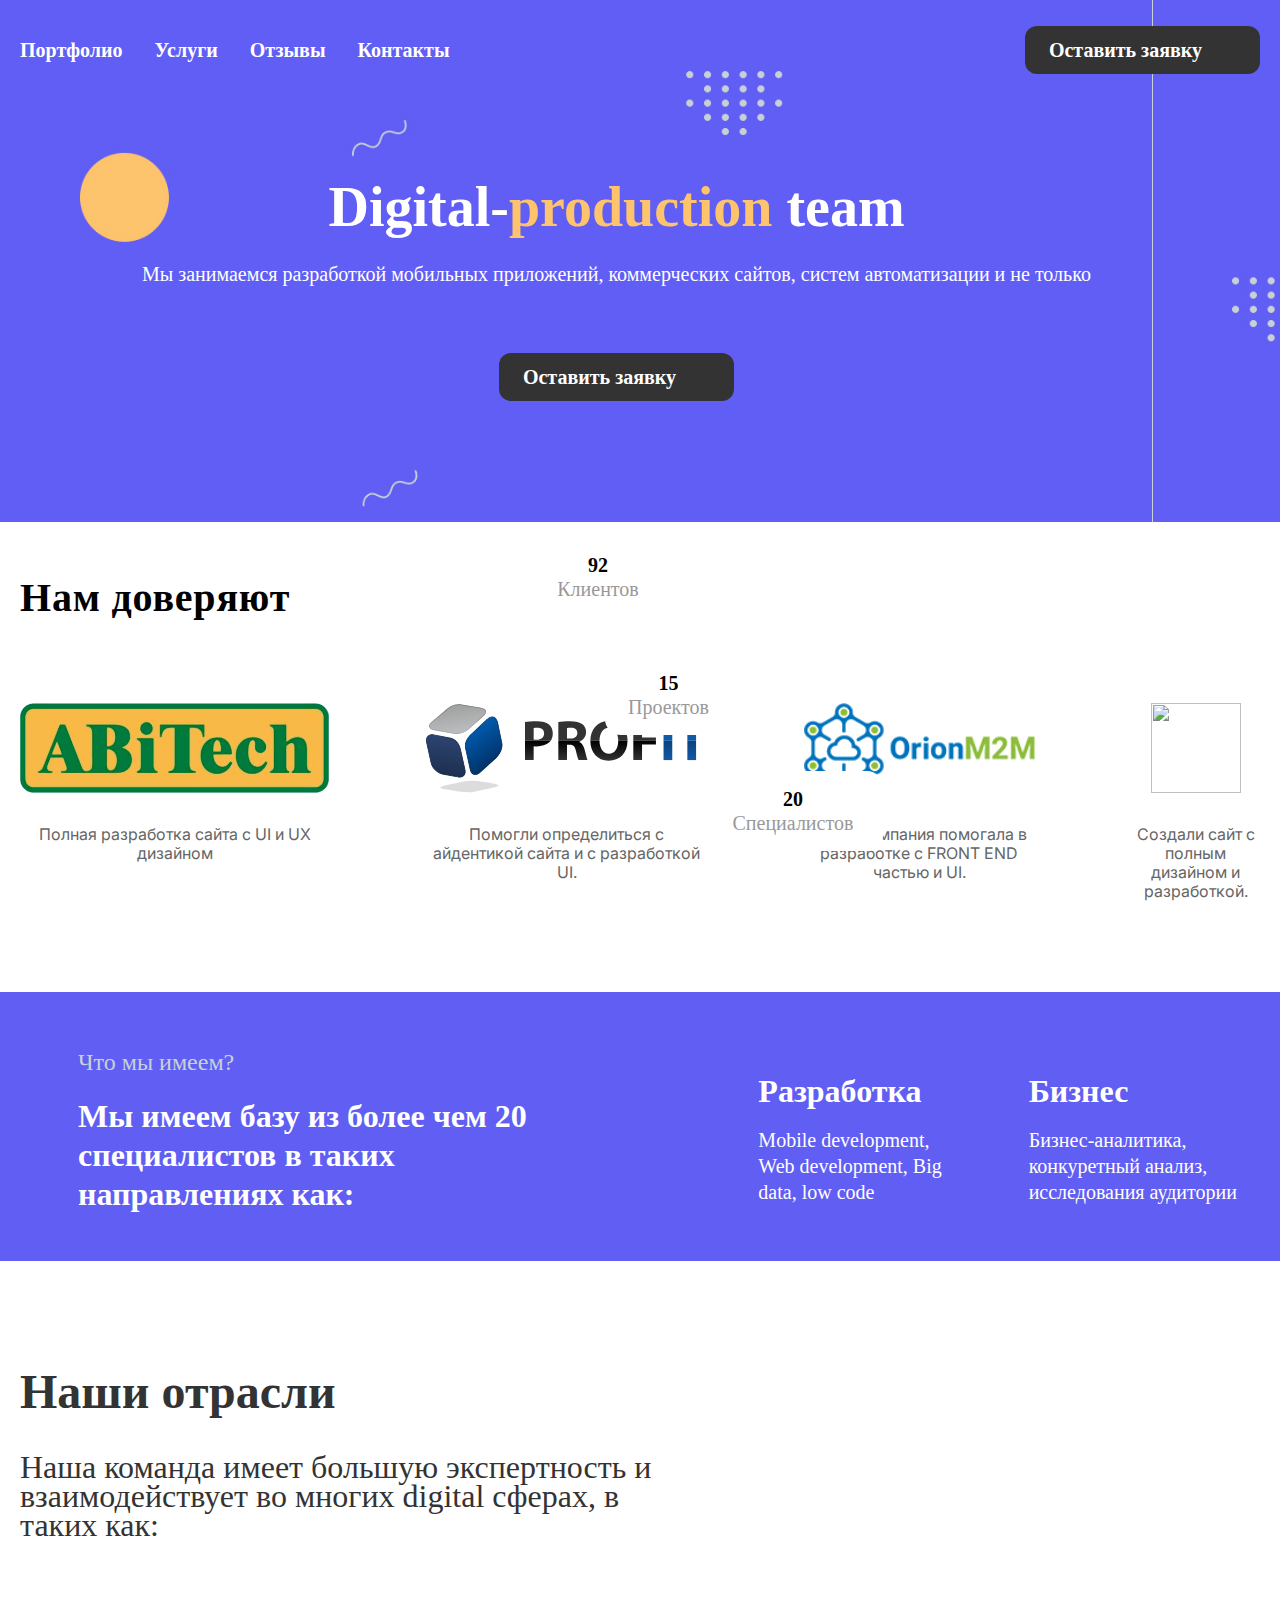
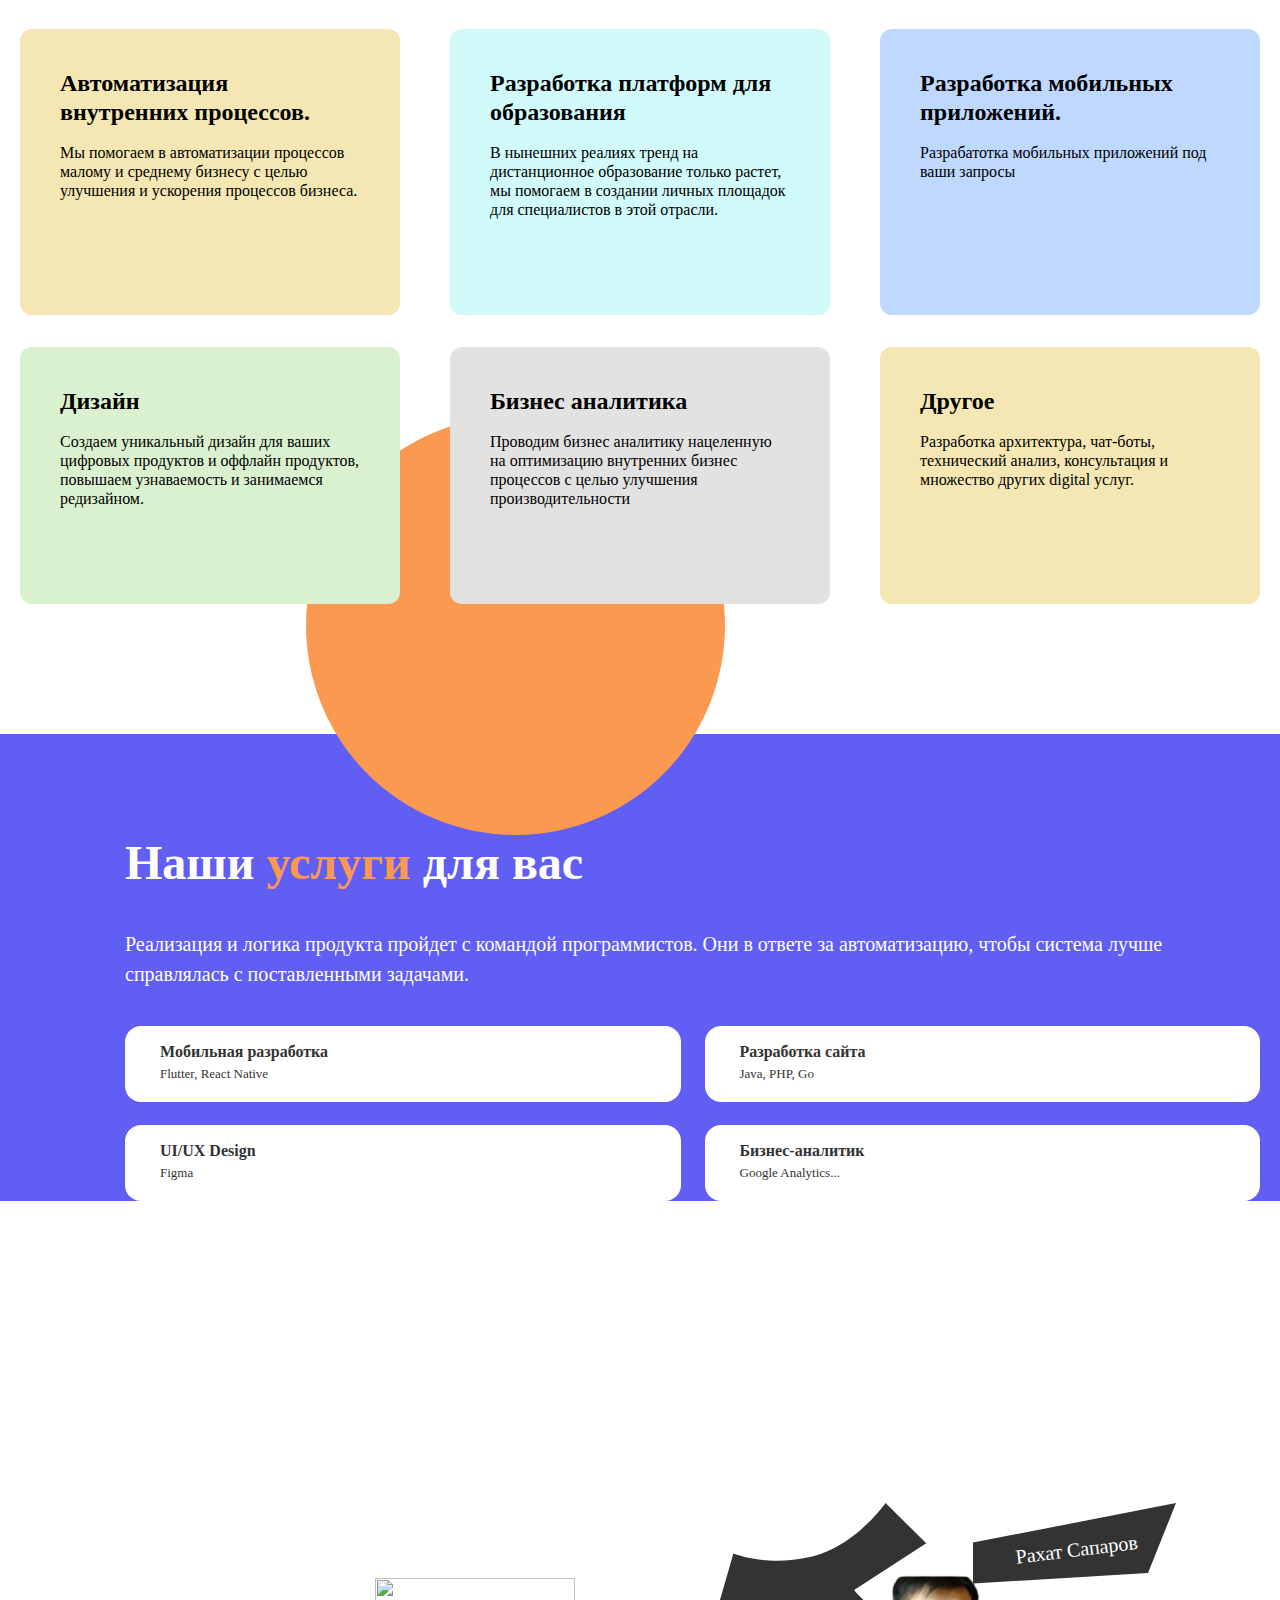
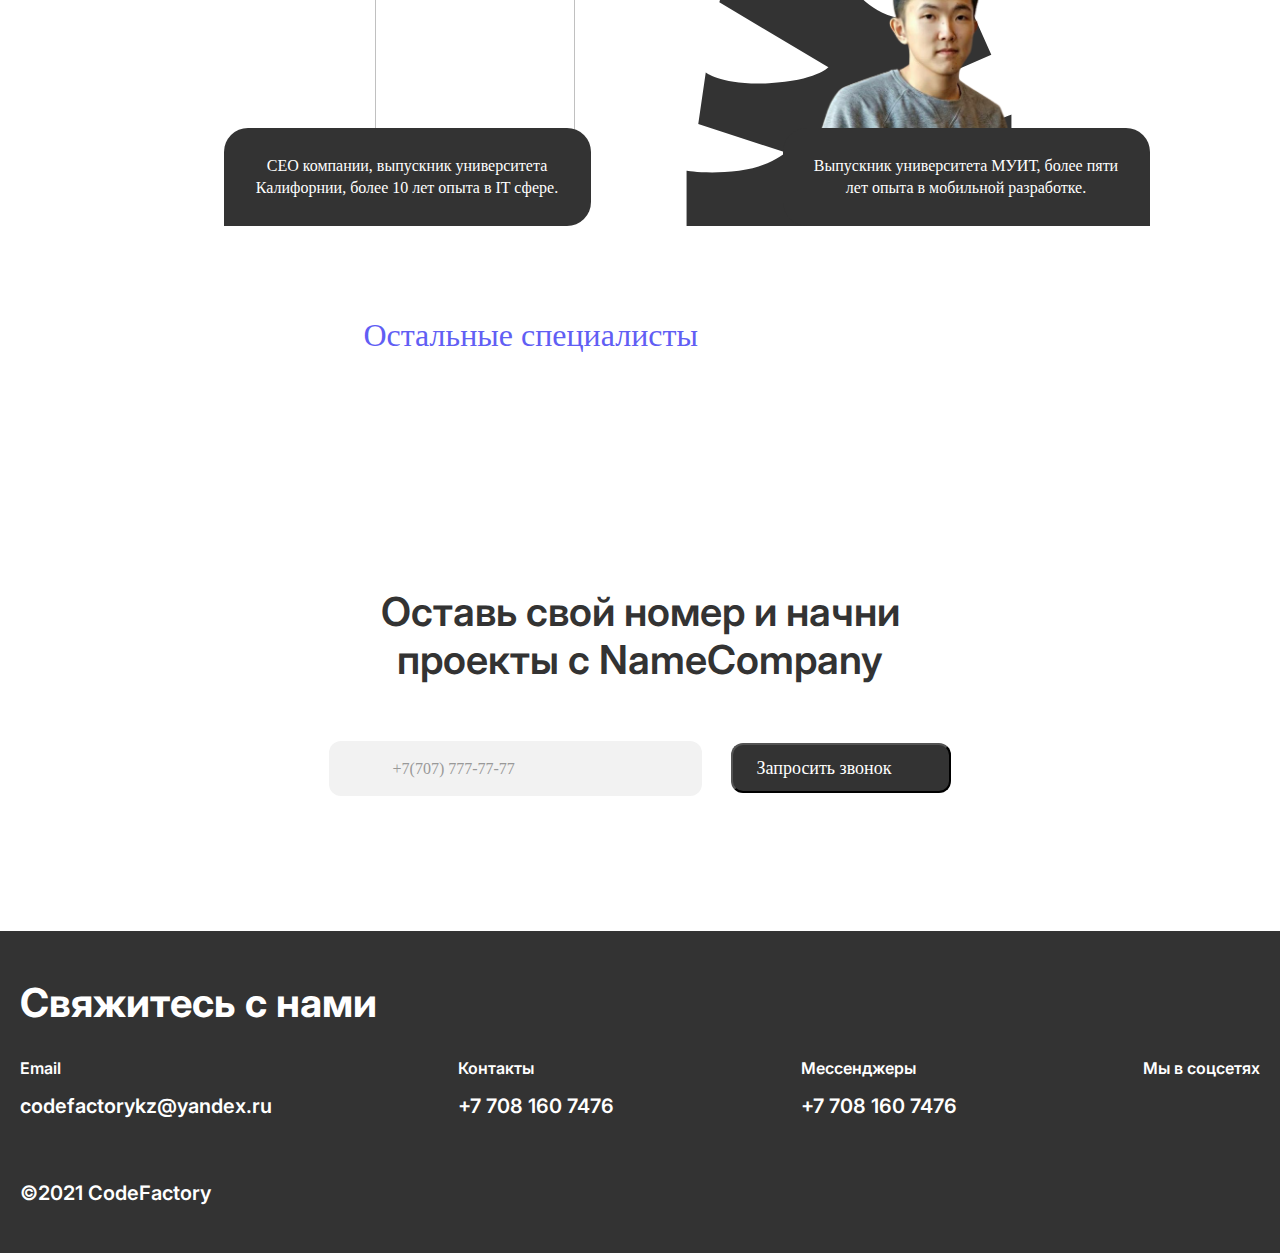
==== commit 9e432c65: "correct trust and change email" ====
--- a/index.html
+++ b/index.html
@@ -126,8 +126,8 @@
                     </p>
                 </li>
                 <li class="trust__item">
-                    <a class="trust__item-link" href="https://www.agatit.pl/en/home-3/">
-                        <img class="trust__logo" src="images/agat-logo.png.crdownload" alt="">
+                    <a class="trust__item-link" href="http://orion-m2m.com/ru/">
+                        <img class="trust__logo" src="images/orion.png" alt="">
                     </a>
                     <p class="trust__text">
                         Наша компания помогала в разработке с FRONT END частью и UI.
@@ -353,7 +353,7 @@
             <ul class="footer-black__list">
                 <li class="footer-black__item">
                     <p class="footer-black__item-title">Email</p>
-                    <a class="footer-black__item-text" href="mailto: hello@codefactory.kz">hello@codefactory.kz</a>
+                    <a class="footer-black__item-text" href="mailto: codefactorykz@yandex.ru">codefactorykz@yandex.ru</a>
                 </li>
                 <li class="footer-black__item">
                     <p class="footer-black__item-title">Контакты</p>
@@ -371,27 +371,12 @@
                                 <img class="footer-black__social-img" src="images/telegram-white.svg" alt="">
                             </a>
                         </li>
-                        <!-- <li class="footer-black__social-item">
-                            <a class="footer-black__social-link" href="#">
-                                <img class="footer-black__social-img" src="images/behance-white.svg" alt="">
-                            </a>
-                        </li> -->
                         <li class="footer-black__social-item">
                             <a class="footer-black__social-link"
                                 href="https://api.whatsapp.com/send/?phone=77022891391&text=Здравствуйте%2C+у+меня+есть+вопрос">
                                 <img class="footer-black__social-img" src="images/whatsapp-white.svg" alt="">
                             </a>
                         </li>
-                        <!-- <li class="footer-black__social-item">
-                            <a class="footer-black__social-link" href="#">
-                                <img class="footer-black__social-img" src="images/linkedin-white.svg" alt="">
-                            </a>
-                        </li> -->
-                        <!-- <li class="footer-black__social-item">
-                            <a class="footer-black__social-link" href="#">
-                                <img class="footer-black__social-img" src="images/instagram-white.svg" alt="">
-                            </a>
-                        </li> -->
                     </ul>
                 </li>
             </ul>
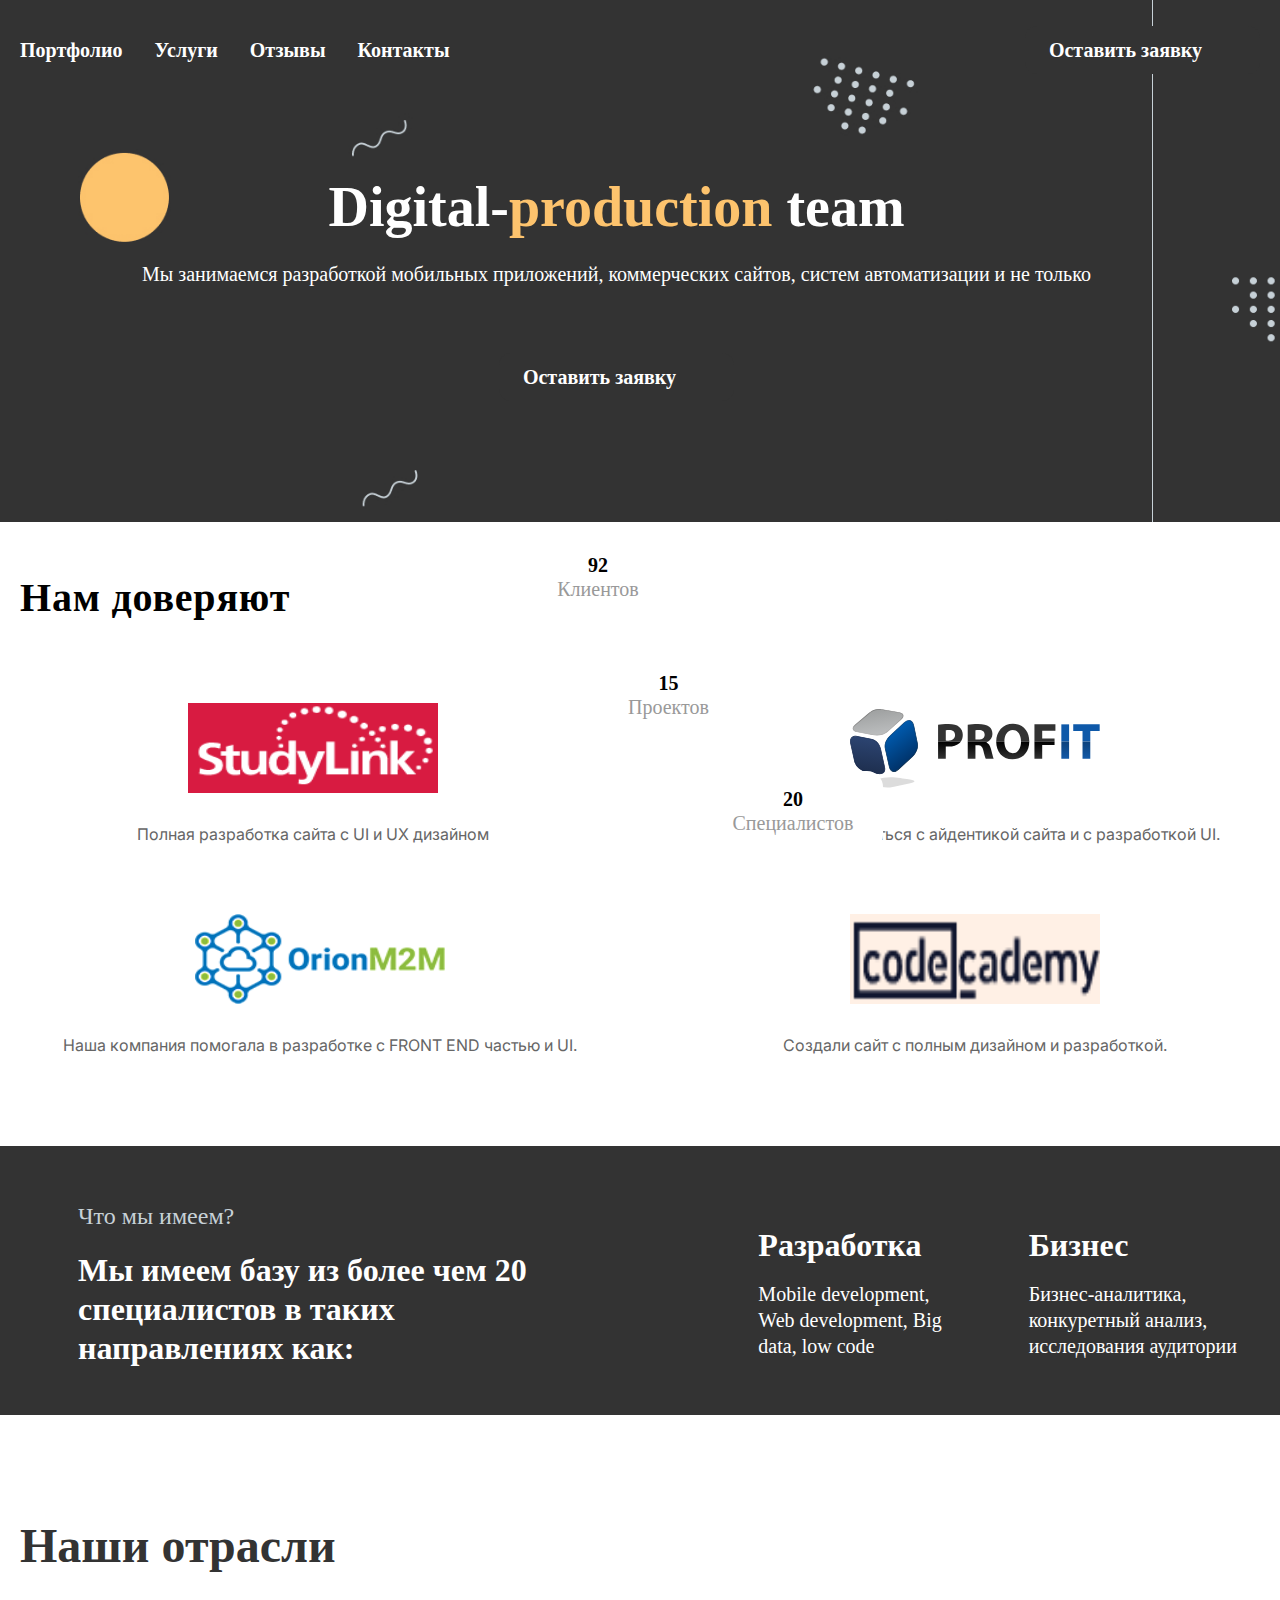
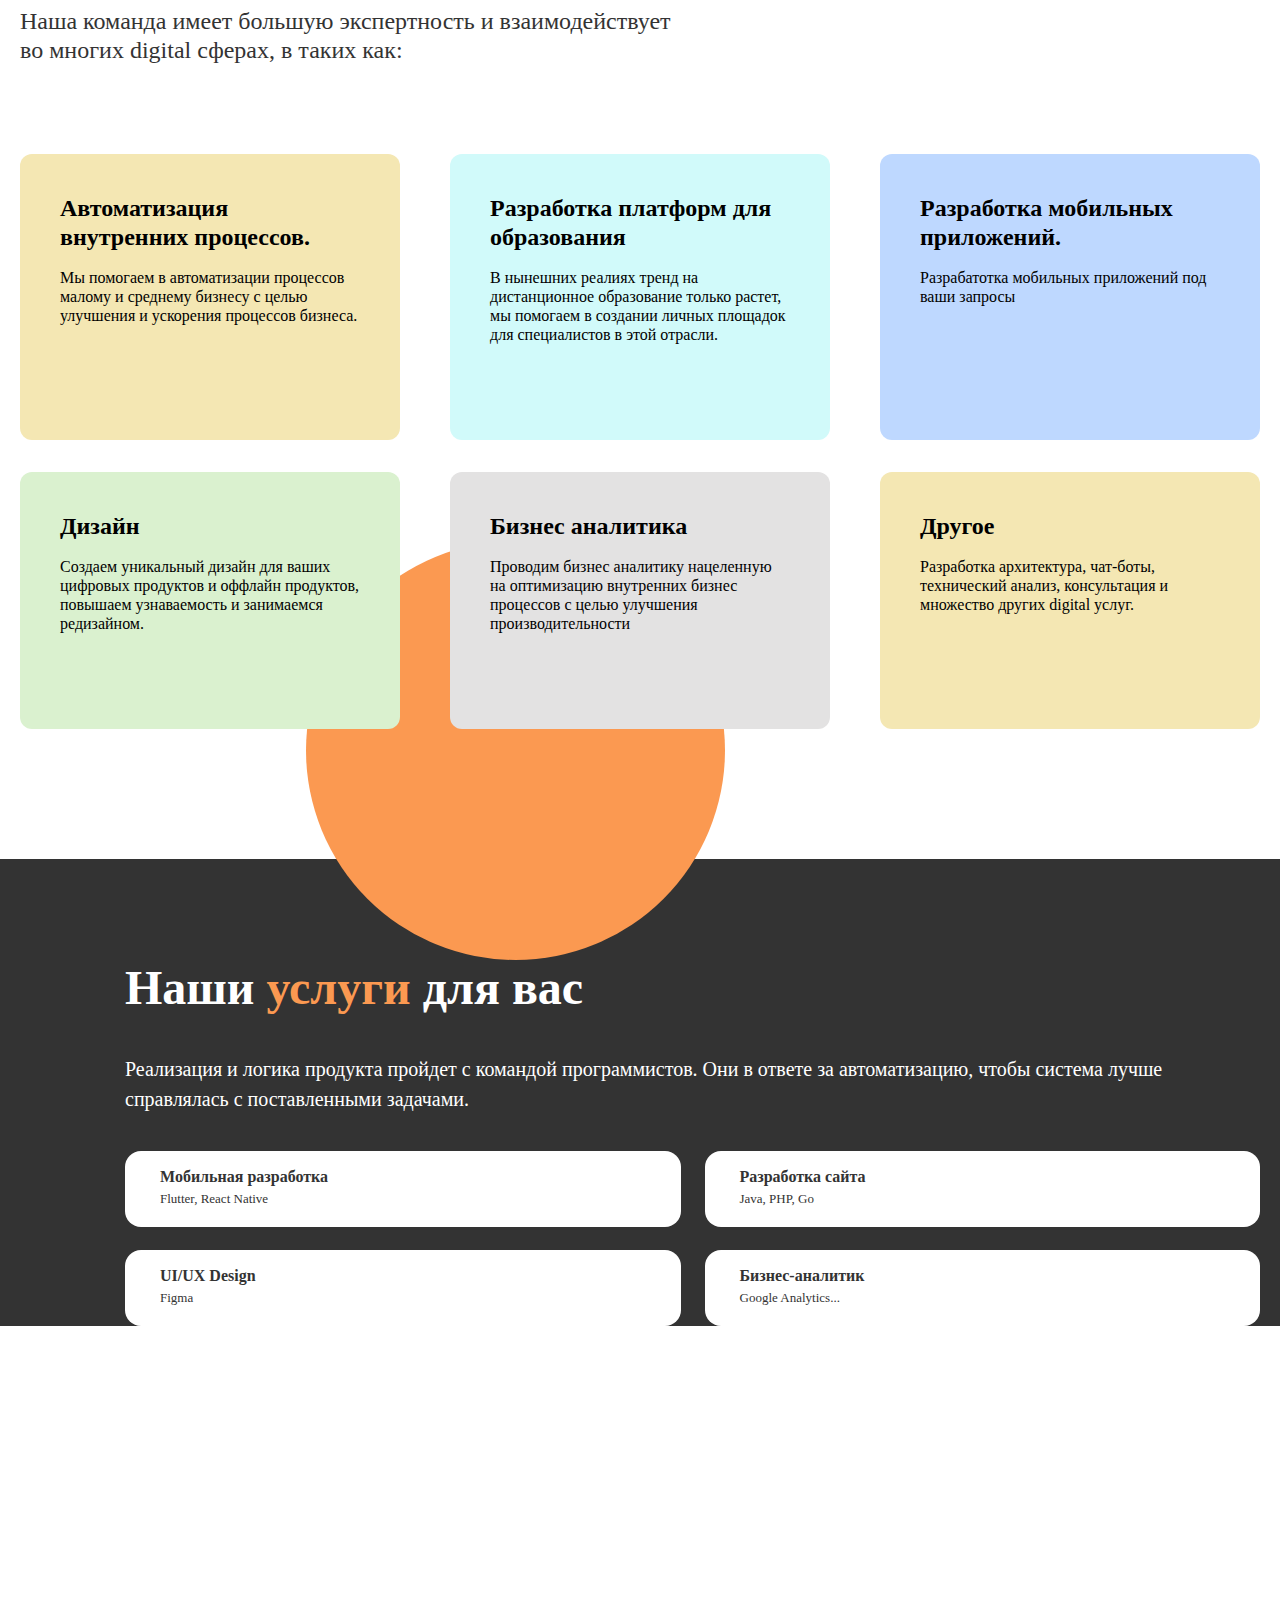
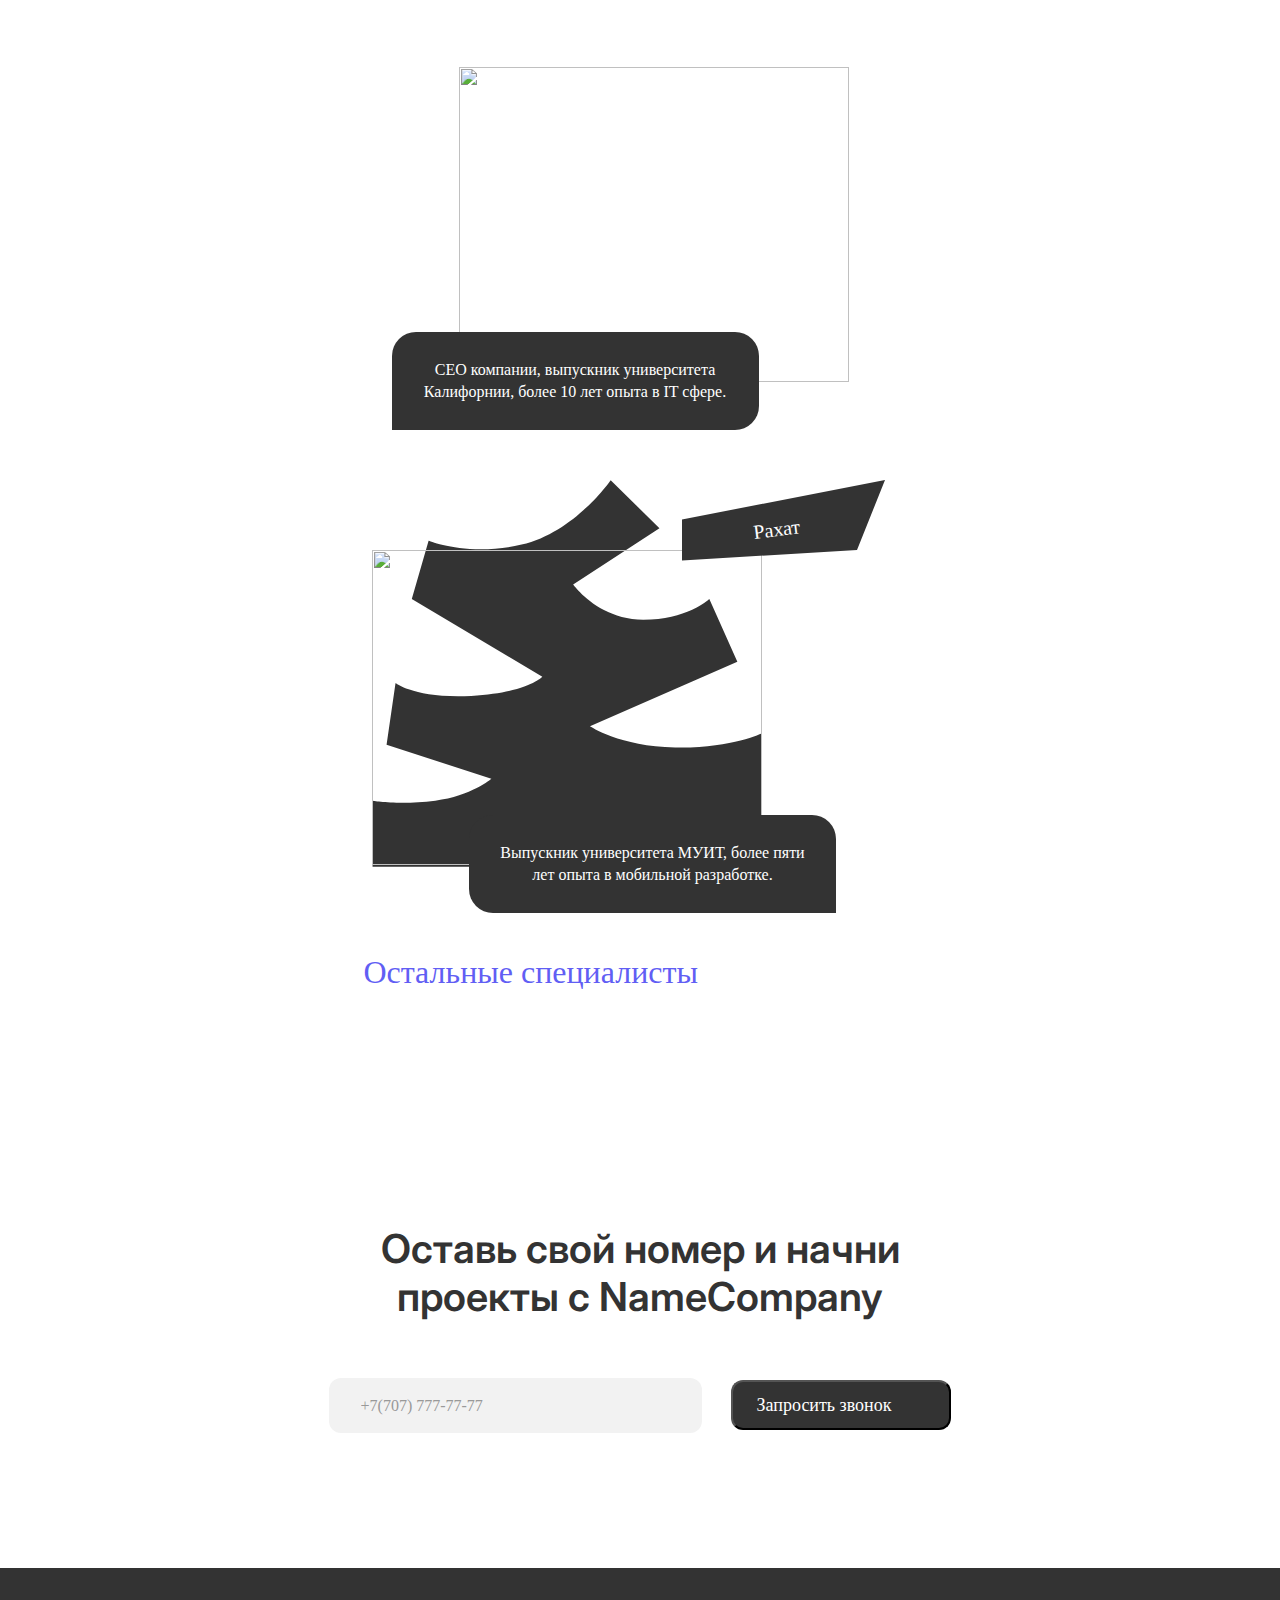
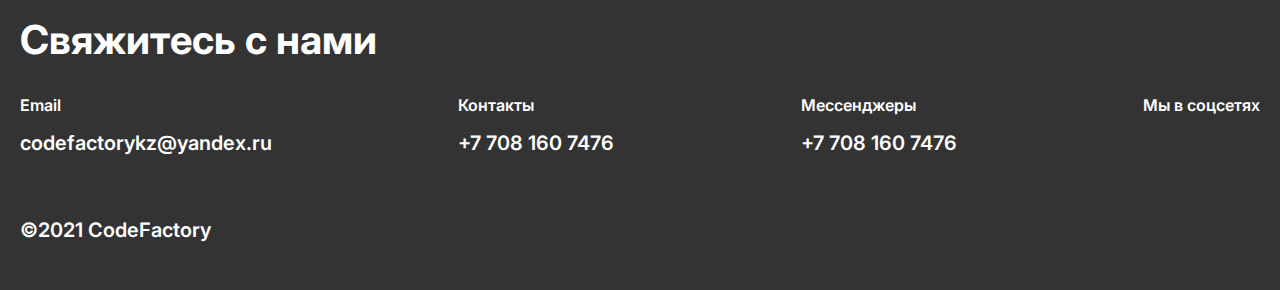
==== commit 2f4f2414: "correct" ====
--- a/index.html
+++ b/index.html
@@ -15,7 +15,7 @@
 </head>
 
 <body>
-    <header class="header todos" id="header">
+    <header class="header" id="header">
         <div class="container">
             <div class="header__wrapper">
                 <div class="header__top">
@@ -94,15 +94,16 @@
                         </div>
                     </div>
                 </div>
-                <div class="mode" id="mode">
+                <!-- <div class="mode" id="mode">
                     <label class="mode__label">
                         <input class="mode__checkbox" id="myCheck" type="checkbox" onclick="changeTheme()">
                         <span class="mode__check"></span>
                     </label>
-                </div>
+                </div> -->
             </div>
         </div>
     </header>
+
     <section class="trust">
         <div class="container">
             <h3 class="trust__title">
@@ -110,8 +111,8 @@
             </h3>
             <ul class="trust__list">
                 <li class="trust__item">
-                    <a class="trust__item-link" href="https://abitech.kz/">
-                        <img class="trust__logo" src="images/abitech.png" alt="">
+                    <a class="trust__item-link" href="https://studylink.com/">
+                        <img class="trust__logo" src="images/stadylink.png" alt="">
                     </a>
                     <p class="trust__text">
                         Полная разработка сайта с UI и UX дизайном
@@ -134,8 +135,8 @@
                     </p>
                 </li>
                 <li class="trust__item">
-                    <a class="trust__item-link" href="https://apify.com/?fpr=m4r5q">
-                        <img class="trust__logo" src="images/apify.png" alt="">
+                    <a class="trust__item-link" href="https://www.codecademy.com/">
+                        <img class="trust__logo" src="images/codecademy.png" alt="">
                     </a>
                     <p class="trust__text">
                         Создали сайт с полным дизайном и разработкой.
@@ -144,6 +145,7 @@
             </ul>
         </div>
     </section>
+    
     <section class="achievement" id="achievement">
         <div class="container">
             <div class="achievement__inner">
@@ -172,6 +174,7 @@
             </div>
         </div>
     </section>
+    
     <section class="project" id="project">
         <div class="container">
             <div class="project__wrapper">
@@ -240,6 +243,7 @@
             </div>
         </div>
     </section>
+    
     <section class="services" id="services">
         <div class="container">
             <div class="services__inner">
@@ -303,14 +307,15 @@
             </div>
         </div>
     </section>
+    
     <div class="comment" id="comment">
         <div class="container">
             <div class="comment__inner">
                 <div class="comment__box-first comment__box">
-                    <img class="comment__img" src="images/altyn-header.png" alt="">
+                    <img class="comment__img" src="images/comment-person-1.png" alt="">
                     <div class="comment__name">
                         <p class="comment__name-text">
-                            Алтын Джунусова
+                            Алтын
                         </p>
                         <span class="comment__name-bg"></span>
                     </div>
@@ -319,10 +324,10 @@
                     </p>
                 </div>
                 <div class="comment__box-second comment__box">
-                    <img class="comment__img" src="images/rakhat.png" alt="">
+                    <img class="comment__img" src="images/comment-person-2.png" alt="">
                     <div class="comment__name">
                         <p class="comment__name-text">
-                            Рахат Сапаров
+                            Рахат
                         </p>
                         <span class="comment__name-bg"></span>
                     </div>
@@ -330,21 +335,25 @@
                         Выпускник университета МУИТ, более пяти лет опыта в мобильной разработке.
                     </p>
                 </div>
-                <a class="comment__link" href="reviews.html">Остальные специалисты</a>
-            </div>
+            </div>
+            <a class="comment__link" href="reviews.html">Остальные специалисты</a>
         </div>
     </div>
+    
     <section class="contacts" id="contacts">
         <div class="container">
             <h3 class="contacts__title">
                 Оставь свой номер и начни проекты с NameCompany
             </h3>
-            <form class="contacts__form" action="send.html" method="post">
-                <input class="contacts__form-phone" type="tel" name="phone" placeholder="+7(707) 777-77-77">
+            <form class="contacts__form" action="./send.html" method="post">
+                <input class="contacts__form-phone" type="tel" name="phone" placeholder="+7(707) 777-77-77"
+                pattern="^[+][0-9][0-9]{10}$"
+                required>
                 <button class="contacts__form-btn" type="submit">Запросить звонок</button>
             </form>
         </div>
     </section>
+
     <footer class="footer-black">
         <div class="container">
             <h3 class="footer-black__title">
--- a/css/style.css
+++ b/css/style.css
@@ -11,7 +11,7 @@
 
 html {
     scroll-behavior: smooth;
-    /* свойство scroll-behavior не наследуется, применяется к прокручиваемым блокам */
+    /* ÑÐ²Ð¾Ð¹ÑÑ‚Ð²Ð¾ scroll-behavior Ð½Ðµ Ð½Ð°ÑÐ»ÐµÐ´ÑƒÐµÑ‚ÑÑ, Ð¿Ñ€Ð¸Ð¼ÐµÐ½ÑÐµÑ‚ÑÑ Ðº Ð¿Ñ€Ð¾ÐºÑ€ÑƒÑ‡Ð¸Ð²Ð°ÐµÐ¼Ñ‹Ð¼ Ð±Ð»Ð¾ÐºÐ°Ð¼ */
 }
 
 ul {
@@ -146,10 +146,10 @@
 .logo__img {}
 
 .header {
-    background-color: #615EF4;
+    background-color: #333333;
     color: #FFFFFF;
 
-    background-image: url(../images/header-bg-light.jpg);
+    background-image: url(../images/header-bg-dark-1.jpg);
     background-position: center top;
     background-repeat: no-repeat;
     background-size: cover;
@@ -303,6 +303,77 @@
 
 .header__social-img {}
 
+
+
+/* .comment__box-first .comment__img {
+    margin-top: -8px
+} */
+.bg-dark {
+    background-color: #333333;
+    transition: all .5s;
+}
+
+.mode {
+    position: absolute;
+    bottom: 240px;
+    left: -140px;
+}
+
+.mode__label {}
+
+.mode__checkbox[type="checkbox"] {
+    -webkit-appearance: none;
+    visibility: hidden;
+    display: none;
+}
+
+.mode__check {
+    position: absolute;
+    display: block;
+    width: 50px;
+    height: 100px;
+    background-color: #fff;
+    cursor: pointer;
+    border-radius: 30px;
+    overflow: hidden;
+    transition: ease-in .5s;
+}
+
+.mode__checkbox[type="checkbox"]:checked~.mode__check {
+    background-color: #fff;
+}
+
+.mode__check::before {
+    content: url(../images/sun.svg);
+    position: absolute;
+    top: 10px;
+    left: 10px;
+    width: 50px;
+    height: 50px;
+    transition: ease-in .5s;
+}
+
+.mode__checkbox[type="checkbox"]:checked~.mode__check::before {
+    transform: translateY(-100px);
+}
+
+.mode__check::after {
+    content: url(../images/moon.png);
+    position: absolute;
+    top: 10px;
+    left: 10px;
+    width: 50px;
+    height: 50px;
+    transition: ease-in .5s;
+    transform: translateY(100px);
+    z-index: 6;
+}
+
+.mode__checkbox[type="checkbox"]:checked~.mode__check::after {
+    transform: translateY(0px);
+    z-index: 0;
+}
+
 /* trust */
 .trust {
     margin-top: 51px;
@@ -329,17 +400,14 @@
 }
 
 .trust__item+.trust__item {
-    margin-left: 97px;
+    margin-left: 15px;
 }
 
 .trust__logo {
     margin-bottom: 32px;
     height: 90px;
-}
-
-/* .trust__list:nth-child(2) .trust__logo {
-    height: 90px;
-} */
+    width: 250px;
+}
 
 .trust__text {
     font-family: 'Inter', sans-serif;
@@ -351,7 +419,7 @@
 
 /* achievement */
 .achievement {
-    background-color: #615EF4;
+    background-color: #333333;
     padding-top: 56px;
     padding-bottom: 47px;
 }
@@ -492,7 +560,7 @@
 }
 
 .project__text {
-    font-size: 32px;
+    font-size: 24px;
     line-height: 29px;
     color: #333333;
     margin-bottom: 89px;
@@ -623,7 +691,7 @@
 
 .services {
     padding-top: 100px;
-    background-color: #615EF4;
+    background-color: #333333;
     color: #FFFFFF;
 
     background-image: url(../images/services-bg.svg);
@@ -744,7 +812,6 @@
     z-index: 3;
 }
 
-
 .comment__box-first {
     background-image: url(../images/comment-person-bg-1.svg);
     background-repeat: no-repeat;
@@ -768,7 +835,11 @@
     position: relative;
 }
 
-.comment__img {}
+.comment__img {
+    width: 390px;
+    height: 315px;
+    /* margin-left: 100px; */
+}
 
 .comment__box-first .comment__name-text {
     color: #FFFFFF;
@@ -783,12 +854,16 @@
     left: -100px;
 }
 
+.comment__box-first .comment__img {
+    margin-top: -36px;
+}
+
 .comment__box-first .comment__name-text {
     transform: rotate(9deg);
-    padding-top: 59px;
+    padding-top: 54px;
     position: relative;
     z-index: 5;
-    margin-left: -65px;
+    margin-left: -19px;
 }
 
 .comment__box-first .comment__name-bg {
@@ -816,7 +891,7 @@
 .comment__box-second .comment__name-text {
     transform: rotate(-7deg);
     padding-top: 32px;
-    padding-right: 40px;
+    padding-right: 87px;
 
     position: relative;
     z-index: 3;
@@ -824,7 +899,7 @@
 }
 
 .comment__box-first .comment__text {
-    margin-left: -35px;
+    margin-left: -67px;
     border-radius: 24px 24px 24px 0;
 }
 
@@ -851,6 +926,7 @@
     top: 0px;
 }
 
+/* contacts */
 .contacts {
     margin-bottom: 135px;
     padding-top: 158px;
@@ -893,7 +969,6 @@
     font-size: 16px;
     line-height: 19px;
     color: #999999;
-    padding: 18px 32px;
 }
 
 .contacts__form-btn {
@@ -914,7 +989,60 @@
     top: 10px;
 }
 
-.footer {
+/* footer */
+.footer-black {
+    font-family: 'Inter', sans-serif;
+    font-weight: 600;
+    background-color: #333333;
+    color: #FFFFFF;
+    padding: 48px 0;
+}
+
+.footer-black__title {
+    font-size: 40px;
+    line-height: 48px;
+    margin-bottom: 32px;
+}
+
+.footer-black__list {
+    display: flex;
+    justify-content: space-between;
+    margin-bottom: 63px;
+}
+
+.footer-black__item {}
+
+.footer-black__item-title {
+    font-size: 16px;
+    line-height: 19px;
+    margin-bottom: 16px;
+}
+
+.footer-black__item-text {
+    font-size: 20px;
+    line-height: 24px;
+}
+
+.footer-black__social-list {
+    display: flex;
+}
+
+.footer-black__social-item {}
+
+.footer-black__social-item+.footer-black__social-item {
+    margin-left: 24px;
+}
+
+.footer-black__social-link {}
+
+.footer-black__social-img {}
+
+.footer-black__copyright {
+    font-size: 20px;
+    line-height: 24px;
+}
+
+/* .footer {
     background-color: #F2F2F2;
     padding: 56px 0 61px 0;
 }
@@ -971,7 +1099,7 @@
     padding-top: 9px;
 }
 
-.footer__link-img {}
+.footer__link-img {} */
 
 /* application */
 .application {
@@ -1148,59 +1276,8 @@
     top: 11px;
 }
 
-.footer-black {
-    font-family: 'Inter', sans-serif;
-    font-weight: 600;
-    background-color: #333333;
-    color: #FFFFFF;
-    padding: 48px 0;
-}
-
-.footer-black__title {
-    font-size: 40px;
-    line-height: 48px;
-    margin-bottom: 32px;
-}
-
-.footer-black__list {
-    display: flex;
-    justify-content: space-between;
-    margin-bottom: 63px;
-}
-
-.footer-black__item {}
-
-.footer-black__item-title {
-    font-size: 16px;
-    line-height: 19px;
-    margin-bottom: 16px;
-}
-
-.footer-black__item-text {
-    font-size: 20px;
-    line-height: 24px;
-}
-
-.footer-black__social-list {
-    display: flex;
-}
-
-.footer-black__social-item {}
-
-.footer-black__social-item+.footer-black__social-item {
-    margin-left: 24px;
-}
-
-.footer-black__social-link {}
-
-.footer-black__social-img {}
-
-.footer-black__copyright {
-    font-size: 20px;
-    line-height: 24px;
-}
-
-
+
+/* reviews page */
 .reviews__content {
     color: #333333;
     margin-top: 78px;
@@ -1267,6 +1344,7 @@
     margin-top: 4px;
 }
 
+/* project all */
 .project-all__content {
     margin-top: 64px;
     margin-bottom: 129px;
@@ -1406,6 +1484,38 @@
 }
 
 /* adaptive */
+@media (max-width: 1570px) {
+    .mode {
+        top: 50px;
+        right: 360px;
+        left: auto;
+    }
+
+    .mode__check {
+        width: 100px;
+        height: 50px;
+    }
+
+
+    /* .mode__check::before {
+        top: 10px;
+        left: 10px;
+    } */
+
+    .mode__checkbox[type="checkbox"]:checked~.mode__check::before {
+        transform: translateX(-100px);
+    }
+
+    .mode__check::after {
+        transform: translateX(100px);
+    }
+
+    .mode__checkbox[type="checkbox"]:checked~.mode__check::after {
+        transform: translateX(0px);
+    }
+
+}
+
 @media (max-width: 1410px) {
     .header__inner {
         display: block;
@@ -1432,29 +1542,29 @@
     .footer__list {
         right: 0;
     }
-}
-
-@media (max-width: 1310px) {
-    .show__img {
-        width: 490px;
-    }
-
-    .comment {
-        padding-bottom: 130px;
-    }
-
+
+    .trust__list {
+        display: grid;
+        grid-template-columns: repeat(2, 1fr);
+        grid-gap: 70px;
+    }
+}
+
+@media (max-width: 1360px) {
     .comment__inner {
         display: block;
         text-align: center;
     }
 
-    .comment__box {
+
+    .comment__box-first {
         display: inline-block;
-    }
-
-    .comment__box-first {
-        margin-right: 90px;
+        margin-right: 150px;
         margin-bottom: 50px;
+    }
+
+    .comment__box-second {
+        display: inline-block;
     }
 
     .comment__link {
@@ -1462,6 +1572,22 @@
         right: calc(50% - 110px);
         display: inline-block;
     }
+
+    .comment__img {
+        margin-left: 0px;
+    }
+}
+
+@media (max-width: 1310px) {
+    .show__img {
+        width: 490px;
+    }
+
+    .comment {
+        padding-bottom: 130px;
+    }
+
+
 }
 
 @media (max-width: 1170px) {
@@ -1478,57 +1604,10 @@
     .project__item-title {
         font-size: 22px;
     }
+
 }
 
 @media (max-width: 1140px) {
-    .trust__title {
-        text-align: center;
-    }
-
-    .trust__list {
-        display: block;
-        text-align: center;
-        width: 100%;
-    }
-
-    .trust__item {
-        background-color: #84ECF2;
-        padding: 50px 10px;
-        border-radius: 12px;
-    }
-
-    .trust__item+.trust__item {
-        margin-left: 0;
-        margin-top: 50px;
-    }
-
-    .services {
-        padding-bottom: 70px;
-    }
-
-    .project__list {
-        grid-template-columns: repeat(2, 1fr);
-    }
-
-    .project__circle {
-        display: none;
-    }
-
-    .services__inner {
-        display: block;
-    }
-
-    .services__img {
-        display: none;
-    }
-
-    .services__title,
-    .services__text {
-        text-align: center;
-    }
-}
-
-@media (max-width: 1015px) {
     .menu {
         margin-right: 60px;
     }
@@ -1571,6 +1650,54 @@
         margin-left: 0;
     }
 
+    .trust__title {
+        text-align: center;
+    }
+
+    .trust__list {
+        display: block;
+        text-align: center;
+        width: 100%;
+    }
+
+    .trust__item {
+        /* background-color: #84ECF2; */
+        padding: 50px 10px;
+        border-radius: 12px;
+    }
+
+    .trust__item+.trust__item {
+        margin-left: 0;
+        margin-top: 50px;
+    }
+
+    .services {
+        padding-bottom: 70px;
+    }
+
+    .project__list {
+        grid-template-columns: repeat(2, 1fr);
+    }
+
+    .project__circle {
+        display: none;
+    }
+
+    .services__inner {
+        display: block;
+    }
+
+    .services__img {
+        display: none;
+    }
+
+    .services__title,
+    .services__text {
+        text-align: center;
+    }
+}
+
+@media (max-width: 1015px) {
     .achievement__box {
         margin-right: 50px;
         margin-left: 0;
@@ -1639,6 +1766,14 @@
 }
 
 @media (max-width: 790px) {
+    .header__top-btn {
+        display: none;
+    }
+
+    .mode {
+        right: 285px;
+    }
+
     .header__content {
         margin-left: 0;
         margin-right: 0;
@@ -1668,16 +1803,16 @@
         grid-template-columns: repeat(1, 1fr);
     }
 
-    .comment__box-first {
+    /* .comment__box-first {
         margin-top: 0px;
         margin-right: 0px;
     }
 
     .comment__box-second {
         margin-right: 0px;
-    }
-
-    .comment__box-first .comment__name {
+    } */
+
+    /* .comment__box-first .comment__name {
         top: 292px;
         left: 213px;
     }
@@ -1697,19 +1832,22 @@
 
     .comment__box-first {
         margin-left: 0;
-    }
+    } */
 
     .comment__box-first .comment__name-bg {
         top: 21px;
-        left: -92px;
+        left: 0px;
         width: 200px;
     }
-
+    .comment__box-first {
+        margin-right: 0;
+        margin-left: 0;
+    }
     .contacts__form-phone {
         display: block;
         margin: 0 auto 50px;
     }
-
+    
     .application__form-input--name,
     .application__form-input--phone,
     .application__form-btn {
@@ -1720,6 +1858,10 @@
     .application__form-input--name {
         margin-bottom: 20px;
     }
+    .comment__box-first .comment__name-text {
+        padding-top: 59px;
+        margin-left: 65px;
+    }
 }
 
 @media (max-width: 710px) {
@@ -1742,6 +1884,7 @@
         top: 233px;
         left: 66px;
     }
+    
 }
 
 @media (max-width: 650px) {
@@ -1774,6 +1917,14 @@
     .reviews__list {
         grid-template-columns: repeat(1, 1fr);
     }
+
+    .comment__box-first {
+        padding-top: 130px;
+        margin-right: 0px;
+        margin-top: 0px;
+        margin-left: 0px;
+    }
+    
 }
 
 /* don't change */
@@ -1789,6 +1940,11 @@
     .services__list {
         grid-template-columns: repeat(1, 1fr);
     }
+
+    .mode {
+        top: 152px;
+        right: 143px;
+    }
 }
 
 @media (max-width: 510px) {
@@ -1796,9 +1952,6 @@
         display: none;
     }
 
-    .header__top-btn {
-        display: none;
-    }
 
     .header__title {
         font-size: 38px;
@@ -1985,81 +2138,4 @@
     .project-all__item-content--link::after {
         right: 48px;
     }
-}
-
-.comment__img {
-    width: 200px;
-    margin-left: 100px;
-}
-    
-/* .comment__box-first .comment__img {
-    margin-top: -8px
-} */
-.bg-dark {
-    background-color: #333333;
-    transition: all .5s;
-}
-
-.mode {
-    margin-top: 50px;
-}
-
-.mode__label {}
-
-.mode__checkbox[type="checkbox"] {
-    -webkit-appearance: none;
-    visibility: hidden;
-    display: none;
-}
-
-.mode__check {
-    position: absolute;
-    bottom: 120px;
-    left: -140px;
-    display: block;
-    width: 50px;
-    height: 100px;
-    background-color: #fff;
-    cursor: pointer;
-    border-radius: 30px;
-    overflow: hidden;
-    transition: ease-in .5s;
-}
-
-.mode__checkbox[type="checkbox"]:checked~.mode__check {
-    background-color: #fff;
-}
-
-.mode__check::before {
-    content: url(../images/sun.svg);
-    position: absolute;
-    top: 10px;
-    left: 10px;
-    /* background-color: #fff; */
-    width: 50px;
-    height: 50px;
-    /* border-radius: 50%; */
-    transition: ease-in .5s;
-}
-
-.mode__checkbox[type="checkbox"]:checked~.mode__check::before {
-    transform: translateY(-100px);
-}
-
-.mode__check::after {
-    content: url(../images/moon.png);
-    position: absolute;
-    top: 10px;
-    left: 10px;
-    /*background-color: #000; */
-    width: 50px;
-    height: 50px;
-    /* border-radius: 50%;  */
-    transition: ease-in .5s;
-    transform: translateY(100px);
-    z-index: 6;
-}
-
-.mode__checkbox[type="checkbox"]:checked~.mode__check::after {
-    transform: translateY(0px);
 }